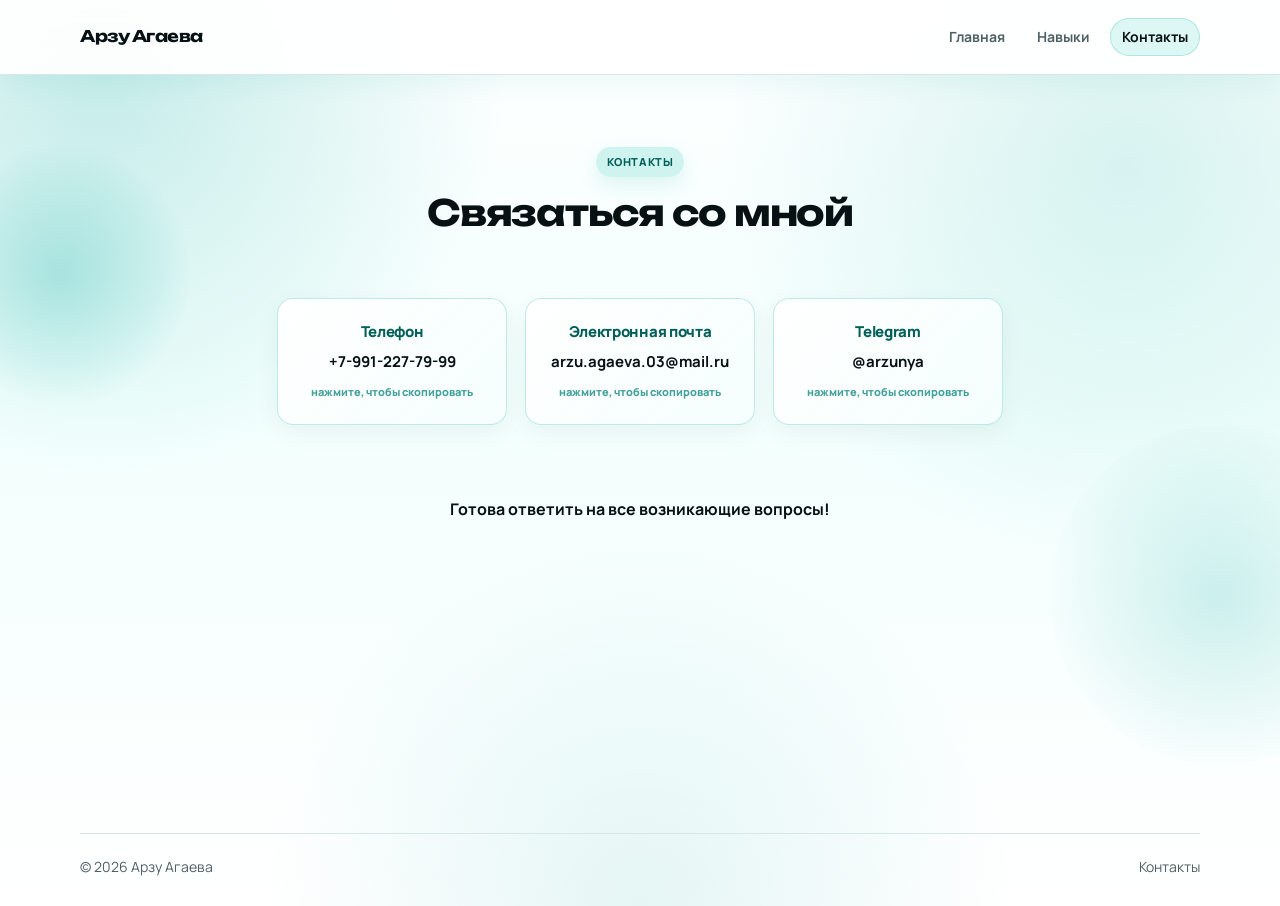
==== contact.html @ ea01d202 "Rename scripts/contact.html to contact.html" ====
<!DOCTYPE html>
<html lang="ru">
<head>
  <meta charset="UTF-8">
  <meta name="viewport" content="width=device-width, initial-scale=1.0">
  <title>Контакты | Арзу Агаева</title>
  <meta name="description" content="Контакты Арзу Агаевой: телефон, электронная почта и Telegram.">
  <link rel="stylesheet" href="css/main.css">
</head>

<body>
  <header class="site-header">
    <div class="container nav">
      <a class="brand" href="index.html">Арзу Агаева</a>

      <nav class="nav__links" aria-label="Основная навигация">
        <a class="nav__link" href="index.html">Главная</a>
        <a class="nav__link" href="skills.html">Навыки</a>
        <a class="nav__link" href="contact.html">Контакты</a>
      </nav>
    </div>
  </header>

  <main class="contact-page">
    <section class="contact-layout">
      <div class="container contact-layout__inner">
        <p class="contact-layout__label">Контакты</p>
        <h1 class="contact-layout__title">Связаться со мной</h1>

        <div class="contact-boxes">
          <article class="contact-box">
            <h2>Телефон</h2>
            <p>+7-991-227-79-99</p>
          </article>

          <article class="contact-box">
            <h2>Электронная почта</h2>
            <p>arzu.agaeva.03@mail.ru</p>
          </article>

          <article class="contact-box">
            <h2>Telegram</h2>
            <p>@arzunya</p>
          </article>
        </div>

        <p class="contact-layout__note">
          Готова ответить на все возникающие вопросы! 
        </p>
      </div>
    </section>
  </main>

  <footer class="footer">
    <div class="container footer__inner">
      <span>© <span data-current-year></span> Арзу Агаева</span>
      <span>Контакты</span>
    </div>
  </footer>

  <script src="scripts/main.js"></script>
</body>
</html>
---- css/main.css ----
@import url('https://fonts.googleapis.com/css2?family=Manrope:wght@400;500;600;700;800&family=Unbounded:wght@500;600;700&display=swap');

:root {
  --black: #071113;
  --text: #071113;
  --muted: #4F6164;

  --white: #FFFFFF;
  --page: #F6FBFA;

  --accent: #00A99D;
  --accent-dark: #007D74;
  --accent-soft: #DDF7F4;

  --border: #D7E7E5;
  --card: #FFFFFF;

  --shadow: 0 14px 32px rgba(7, 17, 19, 0.08);

  --radius-xl: 24px;
  --radius-lg: 18px;
  --radius-md: 14px;
}

* {
  box-sizing: border-box;
}

html {
  scroll-behavior: smooth;
}

body {
  margin: 0;
  font-family: "Manrope", Arial, sans-serif;
  color: var(--text);
  background:
    radial-gradient(circle at top left, rgba(0, 169, 157, 0.11), transparent 34%),
    radial-gradient(circle at bottom right, rgba(0, 169, 157, 0.08), transparent 32%),
    linear-gradient(180deg, #FFFFFF 0%, var(--page) 48%, #FFFFFF 100%);
  line-height: 1.6;
}

a {
  color: inherit;
  text-decoration: none;
}

p {
  margin: 0 0 14px;
}

h1,
h2,
h3,
h4 {
  margin: 0;
  color: var(--black);
  line-height: 1.2;
}

h1,
h2 {
  font-family: "Unbounded", "Manrope", Arial, sans-serif;
}

h1 {
  font-size: clamp(26px, 3vw, 36px);
  letter-spacing: -0.03em;
}

h2 {
  font-size: clamp(20px, 2.2vw, 28px);
  letter-spacing: -0.02em;
}

h3 {
  font-size: 18px;
  font-weight: 800;
}

h4 {
  font-size: 16px;
  font-weight: 800;
}

.container {
  width: min(1120px, calc(100% - 40px));
  margin: 0 auto;
}

/* HEADER */

.site-header {
  position: sticky;
  top: 0;
  z-index: 20;
  background: rgba(255, 255, 255, 0.94);
  backdrop-filter: blur(12px);
  border-bottom: 1px solid rgba(215, 231, 229, 0.95);
}

.nav {
  min-height: 74px;
  display: flex;
  align-items: center;
  justify-content: space-between;
  gap: 24px;
}

.brand {
  font-family: "Unbounded", "Manrope", Arial, sans-serif;
  font-size: 16px;
  font-weight: 700;
  letter-spacing: -0.03em;
  color: var(--black);
}

.nav__links {
  display: flex;
  align-items: center;
  gap: 8px;
  flex-wrap: wrap;
}

.nav__link {
  padding: 8px 12px;
  border-radius: 999px;
  color: var(--muted);
  font-size: 14px;
  font-weight: 700;
  transition: background 0.2s ease, color 0.2s ease;
}

.nav__link:hover,
.nav__link.is-active {
  background: var(--accent-soft);
  color: var(--black);
}

/* COMMON */

.eyebrow,
.section__kicker,
.contact-layout__label {
  display: inline-flex;
  width: fit-content;
  margin: 0 0 14px;
  padding: 6px 11px;
  border-radius: 999px;
  background: var(--accent-soft);
  color: var(--accent-dark);
  font-size: 11px;
  font-weight: 900;
  text-transform: uppercase;
  letter-spacing: 0.05em;
}

.section {
  padding: 44px 0;
}

.section--soft {
  background: linear-gradient(135deg, #DDF7F4 0%, #FFFFFF 100%);
  border-top: 1px solid var(--border);
  border-bottom: 1px solid var(--border);
}

.section__head {
  max-width: 820px;
  margin-bottom: 24px;
}

.section__head--center {
  text-align: center;
  margin-left: auto;
  margin-right: auto;
}

.section__title {
  margin-bottom: 8px;
}

.lead {
  max-width: 850px;
  margin-top: 18px;
  color: var(--muted);
  font-size: 16px;
}

.lead--secondary {
  margin-top: 10px;
  font-size: 15.5px;
}

.text-block {
  color: var(--muted);
  font-size: 15.5px;
}

.text-block p {
  margin-bottom: 14px;
}

.button {
  display: inline-flex;
  align-items: center;
  justify-content: center;
  min-height: 42px;
  padding: 10px 16px;
  border-radius: 12px;
  border: 1px solid var(--accent);
  background: var(--accent);
  color: var(--white);
  font-size: 14px;
  font-weight: 800;
  transition: background 0.2s ease, border-color 0.2s ease;
}

.button:hover {
  background: var(--accent-dark);
  border-color: var(--accent-dark);
}

.button--ghost {
  background: var(--white);
  color: var(--black);
  border-color: var(--border);
}

.button--ghost:hover {
  background: var(--accent-soft);
  border-color: var(--accent-soft);
}

.actions {
  display: flex;
  flex-wrap: wrap;
  gap: 12px;
  margin-top: 24px;
}

/* MAIN PAGE */

.home-intro {
  padding: 44px 0 28px;
}

.home-intro__grid {
  display: grid;
  grid-template-columns: 240px 1fr;
  gap: 28px;
  align-items: stretch;
}

.home-photo-card,
.home-summary-card {
  border: 1px solid var(--border);
  background: var(--white);
  border-radius: var(--radius-xl);
  box-shadow: var(--shadow);
}

.home-photo-card {
  padding: 16px;
  display: flex;
  align-items: stretch;
}

.home-photo-card img {
  display: block;
  width: 100%;
  height: 100%;
  min-height: 280px;
  object-fit: cover;
  border-radius: 18px;
}

.home-summary-card {
  padding: 32px;
  display: flex;
  flex-direction: column;
  justify-content: center;
}

.home-summary-meta {
  color: var(--muted);
  font-size: 14px;
  font-weight: 700;
  margin-top: 10px;
  margin-bottom: 18px;
}

.home-summary-text {
  max-width: 780px;
  color: var(--text);
  font-size: 16px;
}

/* MAIN EDUCATION */

.section--education {
  padding-top: 24px;
}

.education-grid {
  display: grid;
  grid-template-columns: 1fr 1fr 0.72fr;
  gap: 18px;
  align-items: stretch;
}

.info-card,
.card,
.contact-card,
.section-note {
  background: var(--card);
  border: 1px solid var(--border);
  border-radius: var(--radius-lg);
  padding: 22px;
  box-shadow: 0 10px 28px rgba(7, 17, 19, 0.05);
}

.info-card h3,
.card h3,
.card h2,
.contact-card h2 {
  margin-bottom: 12px;
}

.info-card p,
.card p,
.contact-card p {
  color: var(--muted);
}

.clean-list {
  margin: 0;
  padding-left: 20px;
}

.clean-list li {
  margin-bottom: 8px;
  color: var(--muted);
}

.image-card {
  border: 1px solid var(--border);
  background: var(--white);
  border-radius: var(--radius-lg);
  overflow: hidden;
  box-shadow: 0 10px 28px rgba(7, 17, 19, 0.05);
}

.image-card img {
  display: block;
  width: 100%;
  height: 100%;
  object-fit: cover;
}

.image-card--small {
  min-height: 250px;
}

.image-card--vertical {
  min-height: 270px;
}

.image-card--square {
  min-height: 270px;
}

.section-note {
  text-align: center;
}

.section-note p {
  margin: 0;
  color: var(--muted);
  font-size: 15px;
}

.section-note a {
  color: var(--accent-dark);
  font-weight: 800;
}

/* GRIDS */

.grid {
  display: grid;
  gap: 18px;
}

.grid--2 {
  grid-template-columns: repeat(2, minmax(0, 1fr));
}

.grid--3 {
  grid-template-columns: repeat(3, minmax(0, 1fr));
}

.grid--4 {
  grid-template-columns: repeat(4, minmax(0, 1fr));
}

.split {
  display: grid;
  grid-template-columns: minmax(240px, 0.65fr) minmax(0, 1fr);
  gap: 34px;
  align-items: start;
}

/* TAGS */

.tag-list {
  display: flex;
  flex-wrap: wrap;
  gap: 10px;
}

.tag {
  display: inline-flex;
  align-items: center;
  padding: 8px 12px;
  border-radius: 999px;
  background: var(--white);
  border: 1px solid var(--border);
  color: var(--black);
  font-weight: 700;
  font-size: 13px;
}

/* SKILLS PAGE */

.skills-layout {
  padding: 52px 0 72px;
}

.skills-panel {
  position: relative;
  margin-bottom: 24px;
  padding: 30px;
  background: rgba(255, 255, 255, 0.96);
  border: 1px solid var(--border);
  border-radius: var(--radius-xl);
  box-shadow: var(--shadow);
}

.skills-panel--main {
  min-height: auto;
}

.skills-panel h1 {
  margin-bottom: 18px;
  font-size: clamp(26px, 3vw, 38px);
}

.skills-panel h2 {
  margin-bottom: 18px;
  font-size: clamp(20px, 2vw, 26px);
}

.skills-intro {
  max-width: 920px;
  color: var(--muted);
  font-size: 15.5px;
  margin-bottom: 26px;
}

.experience-list {
  display: grid;
  gap: 16px;
}

.experience-item {
  padding: 20px;
  border: 1px solid var(--border);
  border-left: 4px solid var(--accent);
  border-radius: 16px;
  background: #FFFFFF;
  box-shadow: 0 8px 22px rgba(7, 17, 19, 0.04);
}

.experience-item h2 {
  font-family: "Manrope", Arial, sans-serif;
  font-size: 19px;
  font-weight: 800;
  margin-bottom: 4px;
  letter-spacing: -0.01em;
}

.experience-role {
  color: var(--text);
  font-weight: 800;
  margin-bottom: 10px;
}

.experience-item p {
  color: var(--muted);
  font-size: 15px;
}

.skills-tags {
  margin-top: 4px;
}

.soft-grid {
  display: grid;
  grid-template-columns: repeat(3, minmax(0, 1fr));
  gap: 16px;
}

.soft-card {
  padding: 20px;
  border: 1px solid var(--border);
  border-radius: 16px;
  background: #FFFFFF;
  box-shadow: 0 8px 22px rgba(7, 17, 19, 0.04);
}

.soft-card h3 {
  margin-bottom: 10px;
}

.soft-card p {
  margin: 0;
  color: var(--muted);
  font-size: 15px;
}

/* CONTACT PAGE */

.contact-page {
  position: relative;
  overflow: hidden;
}

.contact-layout {
  position: relative;
  min-height: calc(100vh - 170px);
  padding: 72px 0 80px;
}

.contact-layout::before,
.contact-layout::after {
  content: "";
  position: absolute;
  border-radius: 50%;
  pointer-events: none;
  z-index: 0;
}

.contact-layout::before {
  width: 260px;
  height: 260px;
  top: 70px;
  left: -70px;
  background: radial-gradient(circle, rgba(0, 169, 157, 0.16) 0%, rgba(0, 169, 157, 0.04) 52%, transparent 72%);
}

.contact-layout::after {
  width: 340px;
  height: 340px;
  right: -110px;
  bottom: 40px;
  background: radial-gradient(circle, rgba(0, 169, 157, 0.12) 0%, rgba(0, 169, 157, 0.03) 55%, transparent 75%);
}

.contact-layout__inner {
  position: relative;
  z-index: 1;
  text-align: center;
}

.contact-layout__title {
  margin-bottom: 64px;
}

.contact-boxes {
  display: flex;
  justify-content: center;
  gap: 18px;
  flex-wrap: wrap;
  margin-bottom: 72px;
}

.contact-box {
  width: 230px;
  min-height: 124px;
  padding: 24px 18px;
  background: rgba(255, 255, 255, 0.94);
  border: 1px solid var(--border);
  border-radius: 16px;
  box-shadow: 0 8px 24px rgba(7, 17, 19, 0.05);
  display: flex;
  flex-direction: column;
  justify-content: center;
}

.contact-box h2 {
  font-family: "Manrope", Arial, sans-serif;
  font-size: 15px;
  font-weight: 800;
  margin-bottom: 10px;
}

.contact-box p {
  margin: 0;
  color: var(--text);
  font-size: 15px;
  font-weight: 700;
  line-height: 1.45;
  word-break: break-word;
}

.contact-layout__note {
  margin: 0;
  color: var(--text);
  font-size: 16px;
  font-weight: 700;
}

/* WIDE PHOTO */

.wide-photo {
  margin-top: 24px;
  border-radius: var(--radius-lg);
  overflow: hidden;
  border: 1px solid var(--border);
  background: var(--white);
  box-shadow: 0 10px 28px rgba(7, 17, 19, 0.05);
}

.wide-photo img {
  display: block;
  width: 100%;
  height: 340px;
  object-fit: cover;
}

/* FOOTER */

.footer {
  padding: 28px 0;
  color: var(--muted);
}

.footer__inner {
  display: flex;
  justify-content: space-between;
  gap: 16px;
  border-top: 1px solid var(--border);
  padding-top: 22px;
  font-size: 14px;
}

/* RESPONSIVE */

@media (max-width: 980px) {
  .home-intro__grid,
  .split,
  .education-grid,
  .grid--4,
  .grid--3,
  .grid--2,
  .soft-grid {
    grid-template-columns: 1fr;
  }

  .home-photo-card {
    max-width: 320px;
  }
}

@media (max-width: 680px) {
  .container {
    width: min(100% - 28px, 1120px);
  }

  .nav {
    align-items: flex-start;
    flex-direction: column;
    padding: 16px 0;
  }

  .nav__links {
    width: 100%;
  }

  .nav__link {
    padding: 8px 10px;
  }

  .home-intro {
    padding: 30px 0 18px;
  }

  .section {
    padding: 34px 0;
  }

  .home-summary-card,
  .page-hero .container,
  .info-card,
  .card,
  .contact-card,
  .section-note,
  .skills-panel,
  .experience-item,
  .soft-card {
    padding: 20px;
  }

  h1 {
    font-size: clamp(24px, 7vw, 30px);
  }

  h2 {
    font-size: clamp(20px, 6vw, 24px);
  }

  h3 {
    font-size: 17px;
  }

  .lead,
  .home-summary-text,
  .text-block,
  .skills-intro {
    font-size: 15px;
  }

  .home-photo-card img {
    min-height: 240px;
  }

  .skills-layout {
    padding: 32px 0 48px;
  }

  .skills-panel h1 {
    font-size: clamp(24px, 7vw, 30px);
  }

  .contact-layout {
    min-height: auto;
    padding: 48px 0 60px;
  }

  .contact-layout__title {
    margin-bottom: 42px;
  }

  .contact-boxes {
    margin-bottom: 48px;
  }

  .contact-box {
    width: 100%;
    max-width: 320px;
  }

  .contact-layout__note {
    font-size: 15px;
  }

  .wide-photo img {
    height: auto;
  }

  .footer__inner {
    flex-direction: column;
  }
}
/* VISUAL UPGRADE */

body {
  background:
    radial-gradient(circle at 8% 8%, rgba(0, 169, 157, 0.22), transparent 28%),
    radial-gradient(circle at 88% 18%, rgba(0, 169, 157, 0.14), transparent 30%),
    radial-gradient(circle at 50% 100%, rgba(0, 169, 157, 0.10), transparent 34%),
    linear-gradient(180deg, #FFFFFF 0%, #F2FFFD 44%, #FFFFFF 100%);
}

.site-header {
  box-shadow: 0 8px 28px rgba(0, 169, 157, 0.08);
}

.nav__link.is-active {
  background: var(--accent-soft);
  color: var(--black);
  box-shadow: inset 0 0 0 1px rgba(0, 169, 157, 0.22);
}

.nav__link:hover {
  background: #CFF4EF;
}

.home-summary-card,
.skills-panel,
.contact-box,
.info-card,
.card,
.section-note {
  background:
    linear-gradient(135deg, rgba(255, 255, 255, 0.98) 0%, rgba(244, 255, 253, 0.95) 100%);
  border-color: rgba(0, 169, 157, 0.24);
}

.home-photo-card,
.image-card {
  border-color: rgba(0, 169, 157, 0.28);
}

.eyebrow,
.section__kicker,
.contact-layout__label {
  background: #CFF4EF;
  color: #005F58;
  box-shadow: 0 8px 20px rgba(0, 169, 157, 0.12);
}

.info-card h3,
.card h3,
.soft-card h3,
.experience-item h2,
.contact-box h2 {
  color: #005F58;
}

.experience-item,
.soft-card {
  border-color: rgba(0, 169, 157, 0.24);
  border-left-color: var(--accent);
  background:
    linear-gradient(135deg, #FFFFFF 0%, #F4FFFD 100%);
}

.tag {
  background: #F4FFFD;
  border-color: rgba(0, 169, 157, 0.28);
  color: #063E3A;
}

.tag:hover {
  background: #CFF4EF;
  border-color: rgba(0, 169, 157, 0.45);
}

.button {
  box-shadow: 0 10px 24px rgba(0, 169, 157, 0.22);
}

.contact-layout::before {
  background: radial-gradient(circle, rgba(0, 169, 157, 0.24) 0%, rgba(0, 169, 157, 0.08) 52%, transparent 72%);
}

.contact-layout::after {
  background: radial-gradient(circle, rgba(0, 169, 157, 0.18) 0%, rgba(0, 169, 157, 0.05) 55%, transparent 75%);
}

.contact-box {
  cursor: pointer;
  position: relative;
}

.contact-box::after {
  content: "нажмите, чтобы скопировать";
  display: block;
  margin-top: 10px;
  color: var(--accent-dark);
  font-size: 11px;
  font-weight: 800;
  opacity: 0.72;
}

.contact-box.is-copied::after {
  content: "скопировано";
  color: #005F58;
}

.reveal {
  opacity: 0;
  transform: translateY(12px);
  transition: opacity 0.55s ease, transform 0.55s ease;
}

.reveal.is-visible {
  opacity: 1;
  transform: translateY(0);
}

@media (max-width: 680px) {
  .reveal {
    transform: none;
  }
}
.experience-preview-grid {
  display: grid;
  grid-template-columns: repeat(3, minmax(0, 1fr));
  gap: 18px;
}

.section--experience-preview {
  padding-top: 28px;
}

@media (max-width: 980px) {
  .experience-preview-grid {
    grid-template-columns: 1fr;
  }
}
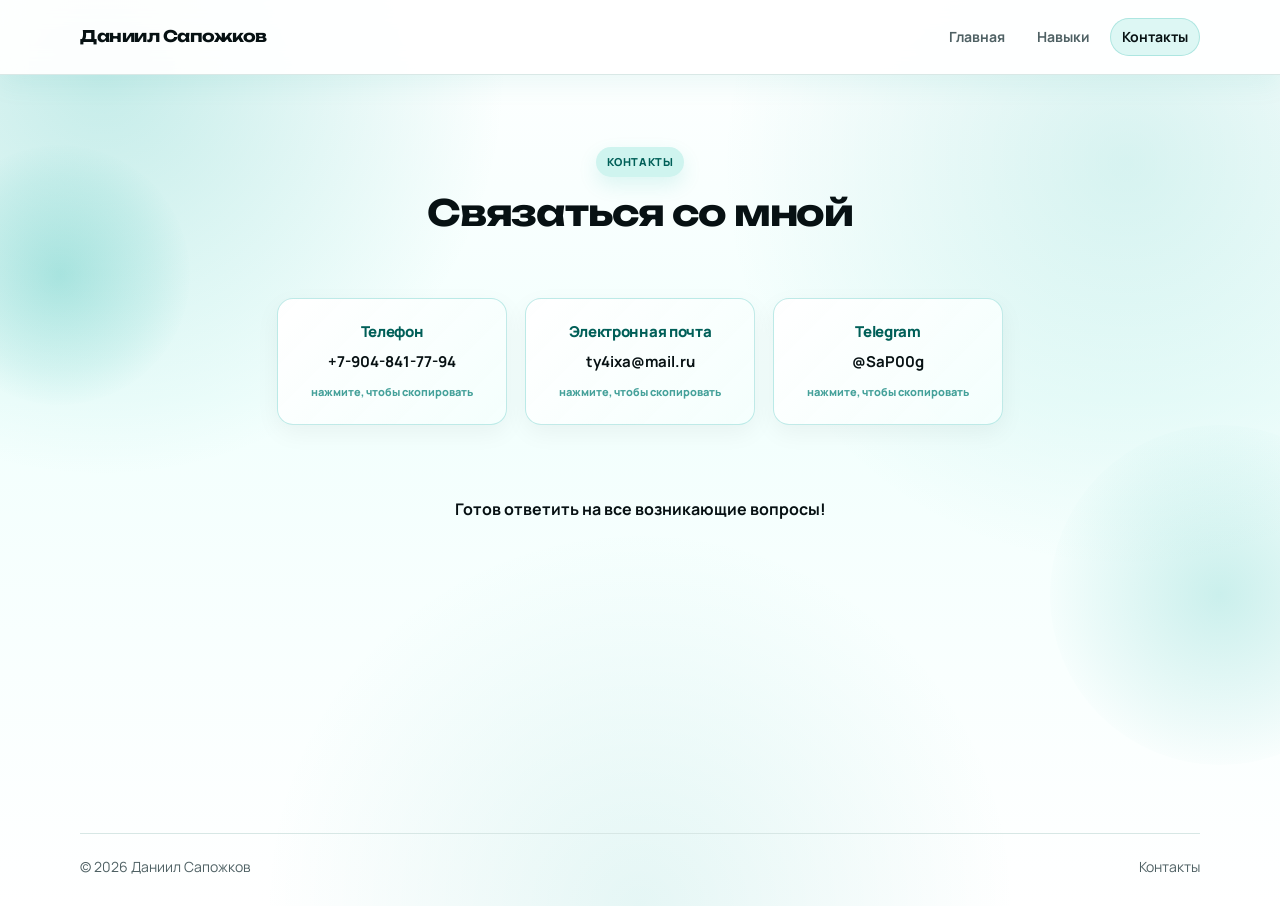
==== commit baf31d7d: "Update contact.html" ====
--- a/contact.html
+++ b/contact.html
@@ -3,15 +3,15 @@
 <head>
   <meta charset="UTF-8">
   <meta name="viewport" content="width=device-width, initial-scale=1.0">
-  <title>Контакты | Арзу Агаева</title>
-  <meta name="description" content="Контакты Арзу Агаевой: телефон, электронная почта и Telegram.">
+  <title>Контакты | Даниил Сапожков</title>
+  <meta name="description" content="Контакты Даниила Сапожкова: телефон, электронная почта и Telegram.">
   <link rel="stylesheet" href="css/main.css">
 </head>
 
 <body>
   <header class="site-header">
     <div class="container nav">
-      <a class="brand" href="index.html">Арзу Агаева</a>
+      <a class="brand" href="index.html">Даниил Сапожков</a>
 
       <nav class="nav__links" aria-label="Основная навигация">
         <a class="nav__link" href="index.html">Главная</a>
@@ -30,22 +30,22 @@
         <div class="contact-boxes">
           <article class="contact-box">
             <h2>Телефон</h2>
-            <p>+7-991-227-79-99</p>
+            <p>+7-904-841-77-94</p>
           </article>
 
           <article class="contact-box">
             <h2>Электронная почта</h2>
-            <p>arzu.agaeva.03@mail.ru</p>
+            <p>ty4ixa@mail.ru</p>
           </article>
 
           <article class="contact-box">
             <h2>Telegram</h2>
-            <p>@arzunya</p>
+            <p>@SaP00g</p>
           </article>
         </div>
 
         <p class="contact-layout__note">
-          Готова ответить на все возникающие вопросы! 
+          Готов ответить на все возникающие вопросы! 
         </p>
       </div>
     </section>
@@ -53,7 +53,7 @@
 
   <footer class="footer">
     <div class="container footer__inner">
-      <span>© <span data-current-year></span> Арзу Агаева</span>
+      <span>© <span data-current-year></span> Даниил Сапожков</span>
       <span>Контакты</span>
     </div>
   </footer>
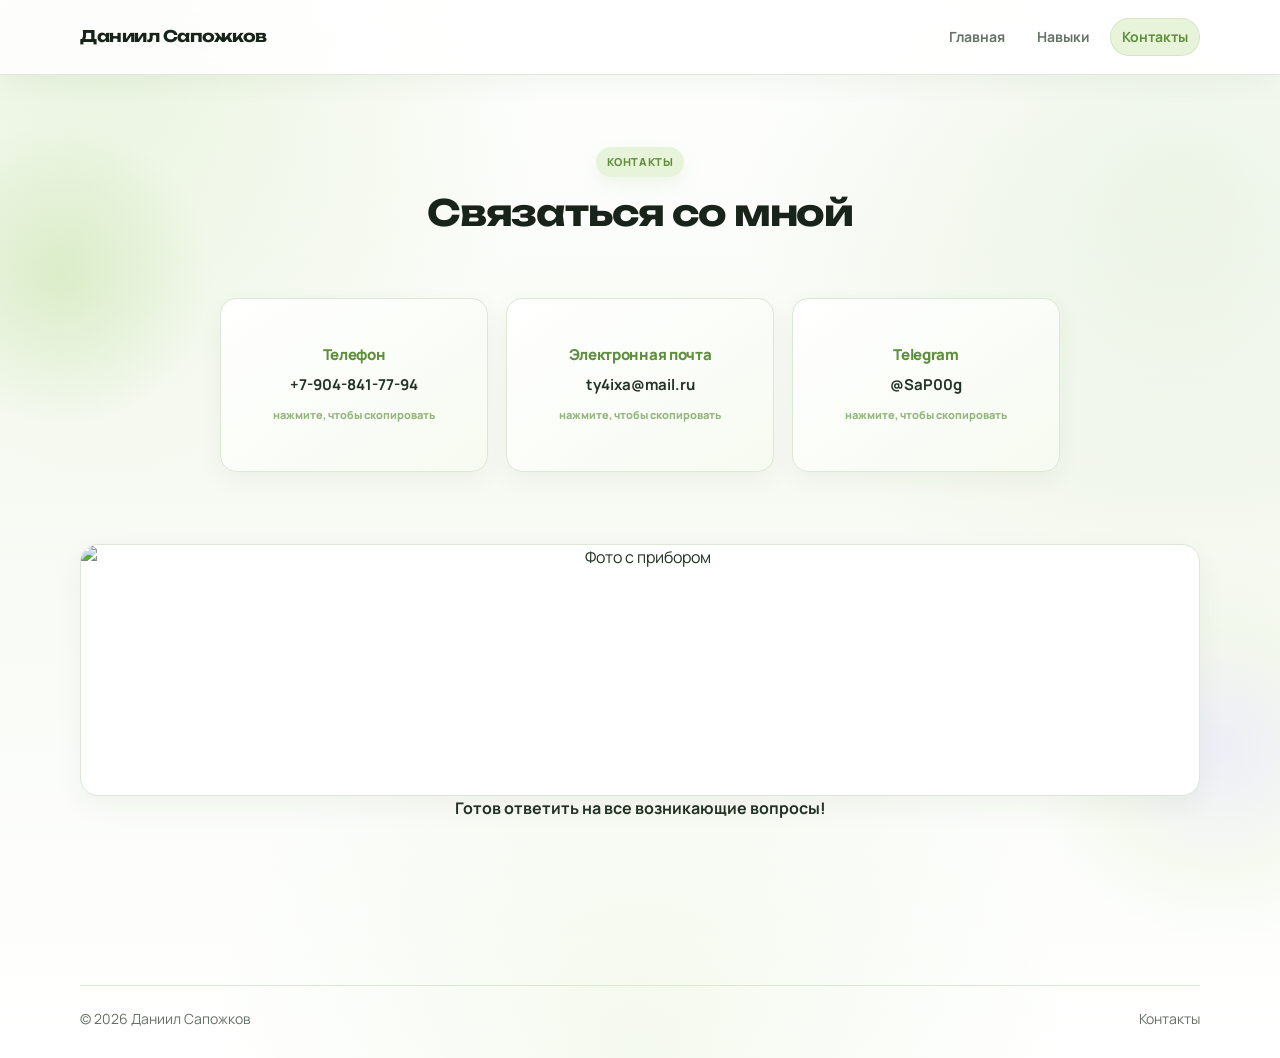
==== commit 50308424: "фото в контактах" ====
--- a/contact.html
+++ b/contact.html
@@ -43,7 +43,9 @@
             <p>@SaP00g</p>
           </article>
         </div>
-
+  <article class="image-card image-card--small">
+            <img src="images/tc06.jpg" alt="Фото с прибором">
+          </article>
         <p class="contact-layout__note">
           Готов ответить на все возникающие вопросы! 
         </p>
--- a/css/main.css
+++ b/css/main.css
@@ -1,914 +1,1519 @@
 @import url('https://fonts.googleapis.com/css2?family=Manrope:wght@400;500;600;700;800&family=Unbounded:wght@500;600;700&display=swap');
 
 :root {
-  --black: #071113;
-  --text: #071113;
-  --muted: #4F6164;
-
-  --white: #FFFFFF;
-  --page: #F6FBFA;
-
-  --accent: #00A99D;
-  --accent-dark: #007D74;
-  --accent-soft: #DDF7F4;
-
-  --border: #D7E7E5;
-  --card: #FFFFFF;
-
-  --shadow: 0 14px 32px rgba(7, 17, 19, 0.08);
-
-  --radius-xl: 24px;
-  --radius-lg: 18px;
-  --radius-md: 14px;
-}
-
-* {
-  box-sizing: border-box;
-}
+/* =========================
+PALETTE
+========================= */
+
+--black: #18231A;
+--text: #243226;
+--muted: #657267;
+
+--white: #FFFFFF;
+--page: #F7FAF3;
+
+/* Основной салатовый */
+--accent: #9ACD68;
+--accent-dark: #5F8F3E;
+--accent-soft: #E8F4D9;
+
+/* Дополнительный мягкий зелёный */
+--green-light: #F1F7E9;
+--green-pale: #F8FBF4;
+--green-medium: #78B454;
+
+/* Небольшой контрастный акцент */
+--accent-extra: #7C6FE8;
+--accent-extra-soft: #EEECFF;
+
+--border: #DCE7D5;
+--card: #FFFFFF;
+
+--shadow:
+0 14px 32px rgba(39, 63, 29, 0.08);
+
+--shadow-hover:
+0 18px 42px rgba(71, 107, 47, 0.14);
+
+--radius-xl: 24px;
+--radius-lg: 18px;
+--radius-md: 14px;
+}
+
+/* =========================
+RESET
+========================= */
+
+    {
+    box-sizing: border-box;
+    }
 
 html {
-  scroll-behavior: smooth;
+scroll-behavior: smooth;
 }
 
 body {
-  margin: 0;
-  font-family: "Manrope", Arial, sans-serif;
-  color: var(--text);
-  background:
-    radial-gradient(circle at top left, rgba(0, 169, 157, 0.11), transparent 34%),
-    radial-gradient(circle at bottom right, rgba(0, 169, 157, 0.08), transparent 32%),
-    linear-gradient(180deg, #FFFFFF 0%, var(--page) 48%, #FFFFFF 100%);
-  line-height: 1.6;
+margin: 0;
+
+font-family: "Manrope", Arial, sans-serif;
+
+color: var(--text);
+
+background:
+radial-gradient(
+circle at 8% 5%,
+rgba(154, 205, 104, 0.20),
+transparent 29%
+),
+radial-gradient(
+circle at 92% 18%,
+rgba(120, 180, 84, 0.12),
+transparent 30%
+),
+radial-gradient(
+circle at 50% 100%,
+rgba(154, 205, 104, 0.10),
+transparent 35%
+),
+linear-gradient(
+180deg,
+#FFFFFF 0%,
+#F7FAF3 46%,
+#FFFFFF 100%
+);
+
+line-height: 1.6;
 }
 
 a {
-  color: inherit;
-  text-decoration: none;
+color: inherit;
+text-decoration: none;
 }
 
 p {
-  margin: 0 0 14px;
+margin: 0 0 14px;
 }
 
 h1,
 h2,
 h3,
 h4 {
-  margin: 0;
-  color: var(--black);
-  line-height: 1.2;
+margin: 0;
+color: var(--black);
+line-height: 1.2;
 }
 
 h1,
 h2 {
-  font-family: "Unbounded", "Manrope", Arial, sans-serif;
+font-family: "Unbounded", "Manrope", Arial, sans-serif;
 }
 
 h1 {
-  font-size: clamp(26px, 3vw, 36px);
-  letter-spacing: -0.03em;
+font-size: clamp(26px, 3vw, 36px);
+letter-spacing: -0.03em;
 }
 
 h2 {
-  font-size: clamp(20px, 2.2vw, 28px);
-  letter-spacing: -0.02em;
+font-size: clamp(20px, 2.2vw, 28px);
+letter-spacing: -0.02em;
 }
 
 h3 {
-  font-size: 18px;
-  font-weight: 800;
+font-size: 18px;
+font-weight: 800;
 }
 
 h4 {
-  font-size: 16px;
-  font-weight: 800;
-}
+font-size: 16px;
+font-weight: 800;
+}
+
+/* =========================
+CONTAINER
+========================= */
 
 .container {
-  width: min(1120px, calc(100% - 40px));
-  margin: 0 auto;
-}
-
-/* HEADER */
+width: min(1120px, calc(100% - 40px));
+margin: 0 auto;
+}
+
+/* =========================
+HEADER
+========================= */
 
 .site-header {
-  position: sticky;
-  top: 0;
-  z-index: 20;
-  background: rgba(255, 255, 255, 0.94);
-  backdrop-filter: blur(12px);
-  border-bottom: 1px solid rgba(215, 231, 229, 0.95);
+position: sticky;
+top: 0;
+z-index: 20;
+
+background: rgba(255, 255, 255, 0.88);
+
+backdrop-filter: blur(14px);
+
+border-bottom: 1px solid rgba(220, 231, 213, 0.9);
+
+box-shadow:
+0 8px 28px rgba(74, 105, 52, 0.06);
 }
 
 .nav {
-  min-height: 74px;
-  display: flex;
-  align-items: center;
-  justify-content: space-between;
-  gap: 24px;
+min-height: 74px;
+
+display: flex;
+align-items: center;
+justify-content: space-between;
+
+gap: 24px;
 }
 
 .brand {
-  font-family: "Unbounded", "Manrope", Arial, sans-serif;
-  font-size: 16px;
-  font-weight: 700;
-  letter-spacing: -0.03em;
-  color: var(--black);
+font-family: "Unbounded", "Manrope", Arial, sans-serif;
+
+font-size: 16px;
+font-weight: 700;
+
+letter-spacing: -0.03em;
+
+color: var(--black);
 }
 
 .nav__links {
-  display: flex;
-  align-items: center;
-  gap: 8px;
-  flex-wrap: wrap;
+display: flex;
+align-items: center;
+
+gap: 8px;
+flex-wrap: wrap;
 }
 
 .nav__link {
-  padding: 8px 12px;
-  border-radius: 999px;
-  color: var(--muted);
-  font-size: 14px;
-  font-weight: 700;
-  transition: background 0.2s ease, color 0.2s ease;
-}
-
-.nav__link:hover,
+padding: 8px 12px;
+
+border-radius: 999px;
+
+color: var(--muted);
+
+font-size: 14px;
+font-weight: 700;
+
+transition:
+background 0.2s ease,
+color 0.2s ease,
+transform 0.2s ease;
+}
+
+.nav__link:hover {
+background: var(--accent-soft);
+color: var(--accent-dark);
+
+transform: translateY(-1px);
+}
+
 .nav__link.is-active {
-  background: var(--accent-soft);
-  color: var(--black);
-}
-
-/* COMMON */
+background: var(--accent-soft);
+
+color: var(--accent-dark);
+
+box-shadow:
+inset 0 0 0 1px rgba(95, 143, 62, 0.14);
+}
+
+/* =========================
+COMMON
+========================= */
 
 .eyebrow,
 .section__kicker,
 .contact-layout__label {
-  display: inline-flex;
-  width: fit-content;
-  margin: 0 0 14px;
-  padding: 6px 11px;
-  border-radius: 999px;
-  background: var(--accent-soft);
-  color: var(--accent-dark);
-  font-size: 11px;
-  font-weight: 900;
-  text-transform: uppercase;
-  letter-spacing: 0.05em;
+display: inline-flex;
+
+width: fit-content;
+
+margin: 0 0 14px;
+
+padding: 6px 11px;
+
+border-radius: 999px;
+
+background: var(--accent-soft);
+
+color: var(--accent-dark);
+
+font-size: 11px;
+font-weight: 900;
+
+text-transform: uppercase;
+
+letter-spacing: 0.05em;
+
+box-shadow:
+0 7px 18px rgba(120, 180, 84, 0.10);
 }
 
 .section {
-  padding: 44px 0;
+padding: 44px 0;
 }
 
 .section--soft {
-  background: linear-gradient(135deg, #DDF7F4 0%, #FFFFFF 100%);
-  border-top: 1px solid var(--border);
-  border-bottom: 1px solid var(--border);
+background:
+linear-gradient(
+135deg,
+#EAF5DC 0%,
+#F8FBF4 48%,
+#FFFFFF 100%
+);
+
+border-top: 1px solid var(--border);
+border-bottom: 1px solid var(--border);
 }
 
 .section__head {
-  max-width: 820px;
-  margin-bottom: 24px;
+max-width: 820px;
+margin-bottom: 24px;
 }
 
 .section__head--center {
-  text-align: center;
-  margin-left: auto;
-  margin-right: auto;
+text-align: center;
+
+margin-left: auto;
+margin-right: auto;
 }
 
 .section__title {
-  margin-bottom: 8px;
+margin-bottom: 8px;
 }
 
 .lead {
-  max-width: 850px;
-  margin-top: 18px;
-  color: var(--muted);
-  font-size: 16px;
+max-width: 850px;
+
+margin-top: 18px;
+
+color: var(--muted);
+
+font-size: 16px;
 }
 
 .lead--secondary {
-  margin-top: 10px;
-  font-size: 15.5px;
+margin-top: 10px;
+font-size: 15.5px;
 }
 
 .text-block {
-  color: var(--muted);
-  font-size: 15.5px;
+color: var(--muted);
+font-size: 15.5px;
 }
 
 .text-block p {
-  margin-bottom: 14px;
-}
+margin-bottom: 14px;
+}
+
+/* =========================
+BUTTONS
+========================= */
 
 .button {
-  display: inline-flex;
-  align-items: center;
-  justify-content: center;
-  min-height: 42px;
-  padding: 10px 16px;
-  border-radius: 12px;
-  border: 1px solid var(--accent);
-  background: var(--accent);
-  color: var(--white);
-  font-size: 14px;
-  font-weight: 800;
-  transition: background 0.2s ease, border-color 0.2s ease;
+display: inline-flex;
+
+align-items: center;
+justify-content: center;
+
+min-height: 44px;
+
+padding: 10px 17px;
+
+border-radius: 13px;
+
+border: 1px solid var(--accent);
+
+background:
+linear-gradient(
+135deg,
+#A9DC79,
+#8FC75F
+);
+
+color: #18300F;
+
+font-size: 14px;
+font-weight: 800;
+
+box-shadow:
+0 10px 24px rgba(120, 180, 84, 0.22);
+
+transition:
+background 0.2s ease,
+border-color 0.2s ease,
+transform 0.2s ease,
+box-shadow 0.2s ease;
 }
 
 .button:hover {
-  background: var(--accent-dark);
-  border-color: var(--accent-dark);
+background:
+linear-gradient(
+135deg,
+#9FD56D,
+#7FBA50
+);
+
+border-color: var(--green-medium);
+
+transform: translateY(-2px);
+
+box-shadow:
+0 14px 30px rgba(95, 143, 62, 0.24);
 }
 
 .button--ghost {
-  background: var(--white);
-  color: var(--black);
-  border-color: var(--border);
+background: #FFFFFF;
+
+color: var(--black);
+
+border-color: var(--border);
+
+box-shadow: none;
 }
 
 .button--ghost:hover {
-  background: var(--accent-soft);
-  border-color: var(--accent-soft);
+background: var(--green-light);
+
+border-color: #C9DDBD;
+
+color: var(--accent-dark);
+
+box-shadow:
+0 8px 20px rgba(71, 107, 47, 0.08);
 }
 
 .actions {
-  display: flex;
-  flex-wrap: wrap;
-  gap: 12px;
-  margin-top: 24px;
-}
-
-/* MAIN PAGE */
+display: flex;
+
+flex-wrap: wrap;
+
+gap: 12px;
+
+margin-top: 24px;
+}
+
+/* =========================
+MAIN PAGE
+========================= */
 
 .home-intro {
-  padding: 44px 0 28px;
+padding: 44px 0 28px;
 }
 
 .home-intro__grid {
-  display: grid;
-  grid-template-columns: 240px 1fr;
-  gap: 28px;
-  align-items: stretch;
+display: grid;
+
+grid-template-columns: 240px 1fr;
+
+gap: 28px;
+
+align-items: stretch;
 }
 
 .home-photo-card,
 .home-summary-card {
-  border: 1px solid var(--border);
-  background: var(--white);
-  border-radius: var(--radius-xl);
-  box-shadow: var(--shadow);
+border: 1px solid var(--border);
+
+background: var(--white);
+
+border-radius: var(--radius-xl);
+
+box-shadow: var(--shadow);
+
+transition:
+box-shadow 0.25s ease,
+transform 0.25s ease;
+}
+
+.home-summary-card:hover {
+box-shadow: var(--shadow-hover);
 }
 
 .home-photo-card {
-  padding: 16px;
-  display: flex;
-  align-items: stretch;
+padding: 16px;
+
+display: flex;
+align-items: stretch;
+
+background:
+linear-gradient(
+145deg,
+#FFFFFF,
+#F1F7E9
+);
 }
 
 .home-photo-card img {
-  display: block;
-  width: 100%;
-  height: 100%;
-  min-height: 280px;
-  object-fit: cover;
-  border-radius: 18px;
+display: block;
+
+width: 100%;
+height: 100%;
+
+min-height: 280px;
+
+object-fit: cover;
+
+border-radius: 18px;
 }
 
 .home-summary-card {
-  padding: 32px;
-  display: flex;
-  flex-direction: column;
-  justify-content: center;
+padding: 32px;
+
+display: flex;
+
+flex-direction: column;
+
+justify-content: center;
+
+background:
+linear-gradient(
+145deg,
+rgba(255,255,255,0.98),
+rgba(246,251,241,0.96)
+);
 }
 
 .home-summary-meta {
-  color: var(--muted);
-  font-size: 14px;
-  font-weight: 700;
-  margin-top: 10px;
-  margin-bottom: 18px;
+color: var(--muted);
+
+font-size: 14px;
+font-weight: 700;
+
+margin-top: 10px;
+margin-bottom: 18px;
 }
 
 .home-summary-text {
-  max-width: 780px;
-  color: var(--text);
-  font-size: 16px;
-}
-
-/* MAIN EDUCATION */
+max-width: 780px;
+
+color: var(--text);
+
+font-size: 16px;
+}
+
+/* =========================
+EDUCATION
+========================= */
 
 .section--education {
-  padding-top: 24px;
+padding-top: 24px;
 }
 
 .education-grid {
-  display: grid;
-  grid-template-columns: 1fr 1fr 0.72fr;
-  gap: 18px;
-  align-items: stretch;
+display: grid;
+
+grid-template-columns:
+1fr
+1fr
+0.72fr;
+
+gap: 18px;
+
+align-items: stretch;
 }
 
 .info-card,
 .card,
 .contact-card,
 .section-note {
-  background: var(--card);
-  border: 1px solid var(--border);
-  border-radius: var(--radius-lg);
-  padding: 22px;
-  box-shadow: 0 10px 28px rgba(7, 17, 19, 0.05);
+background: var(--card);
+
+border: 1px solid var(--border);
+
+border-radius: var(--radius-lg);
+
+padding: 22px;
+
+box-shadow:
+0 10px 28px rgba(39, 63, 29, 0.05);
+
+transition:
+transform 0.25s ease,
+box-shadow 0.25s ease,
+border-color 0.25s ease;
+}
+
+.info-card:hover,
+.card:hover,
+.contact-card:hover,
+.soft-card:hover {
+transform: translateY(-3px);
+
+border-color: #CBDDBF;
+
+box-shadow:
+0 16px 34px rgba(71, 107, 47, 0.10);
 }
 
 .info-card h3,
 .card h3,
 .card h2,
 .contact-card h2 {
-  margin-bottom: 12px;
+margin-bottom: 12px;
+}
+
+.info-card h3,
+.card h3,
+.soft-card h3 {
+color: var(--accent-dark);
 }
 
 .info-card p,
 .card p,
 .contact-card p {
-  color: var(--muted);
+color: var(--muted);
 }
 
 .clean-list {
-  margin: 0;
-  padding-left: 20px;
+margin: 0;
+padding-left: 20px;
 }
 
 .clean-list li {
-  margin-bottom: 8px;
-  color: var(--muted);
+margin-bottom: 8px;
+
+color: var(--muted);
+}
+
+.clean-list li::marker {
+color: var(--green-medium);
 }
 
 .image-card {
-  border: 1px solid var(--border);
-  background: var(--white);
-  border-radius: var(--radius-lg);
-  overflow: hidden;
-  box-shadow: 0 10px 28px rgba(7, 17, 19, 0.05);
+border: 1px solid var(--border);
+
+background: var(--white);
+
+border-radius: var(--radius-lg);
+
+overflow: hidden;
+
+box-shadow:
+0 10px 28px rgba(39, 63, 29, 0.05);
 }
 
 .image-card img {
-  display: block;
-  width: 100%;
-  height: 100%;
-  object-fit: cover;
+display: block;
+
+width: 100%;
+height: 100%;
+
+object-fit: cover;
 }
 
 .image-card--small {
-  min-height: 250px;
+min-height: 250px;
 }
 
 .image-card--vertical {
-  min-height: 270px;
+min-height: 270px;
 }
 
 .image-card--square {
-  min-height: 270px;
+min-height: 270px;
 }
 
 .section-note {
-  text-align: center;
+text-align: center;
+
+background:
+linear-gradient(
+135deg,
+#F4F9EE,
+#FFFFFF
+);
 }
 
 .section-note p {
-  margin: 0;
-  color: var(--muted);
-  font-size: 15px;
+margin: 0;
+
+color: var(--muted);
+
+font-size: 15px;
 }
 
 .section-note a {
-  color: var(--accent-dark);
-  font-weight: 800;
-}
-
-/* GRIDS */
+color: var(--accent-dark);
+font-weight: 800;
+}
+
+/* =========================
+GRIDS
+========================= */
 
 .grid {
-  display: grid;
-  gap: 18px;
+display: grid;
+gap: 18px;
 }
 
 .grid--2 {
-  grid-template-columns: repeat(2, minmax(0, 1fr));
+grid-template-columns:
+repeat(2, minmax(0, 1fr));
 }
 
 .grid--3 {
-  grid-template-columns: repeat(3, minmax(0, 1fr));
+grid-template-columns:
+repeat(3, minmax(0, 1fr));
 }
 
 .grid--4 {
-  grid-template-columns: repeat(4, minmax(0, 1fr));
+grid-template-columns:
+repeat(4, minmax(0, 1fr));
 }
 
 .split {
-  display: grid;
-  grid-template-columns: minmax(240px, 0.65fr) minmax(0, 1fr);
-  gap: 34px;
-  align-items: start;
-}
-
-/* TAGS */
+display: grid;
+
+grid-template-columns:
+minmax(240px, 0.65fr)
+minmax(0, 1fr);
+
+gap: 34px;
+
+align-items: start;
+}
+
+/* =========================
+TAGS
+========================= */
 
 .tag-list {
-  display: flex;
-  flex-wrap: wrap;
-  gap: 10px;
+display: flex;
+
+flex-wrap: wrap;
+
+gap: 10px;
 }
 
 .tag {
-  display: inline-flex;
-  align-items: center;
-  padding: 8px 12px;
-  border-radius: 999px;
-  background: var(--white);
-  border: 1px solid var(--border);
-  color: var(--black);
-  font-weight: 700;
-  font-size: 13px;
-}
-
-/* SKILLS PAGE */
+display: inline-flex;
+
+align-items: center;
+
+padding: 8px 12px;
+
+border-radius: 999px;
+
+background: #F5FAF0;
+
+border: 1px solid #D7E5CE;
+
+color: #33452E;
+
+font-weight: 700;
+
+font-size: 13px;
+
+transition:
+background 0.2s ease,
+border-color 0.2s ease,
+transform 0.2s ease;
+}
+
+.tag:hover {
+background: var(--accent-soft);
+
+border-color: #BDD5AA;
+
+transform: translateY(-1px);
+}
+
+/* =========================
+SKILLS PAGE
+========================= */
 
 .skills-layout {
-  padding: 52px 0 72px;
+padding: 52px 0 72px;
 }
 
 .skills-panel {
-  position: relative;
-  margin-bottom: 24px;
-  padding: 30px;
-  background: rgba(255, 255, 255, 0.96);
-  border: 1px solid var(--border);
-  border-radius: var(--radius-xl);
-  box-shadow: var(--shadow);
+position: relative;
+
+margin-bottom: 24px;
+
+padding: 30px;
+
+background:
+linear-gradient(
+145deg,
+rgba(255,255,255,0.98),
+rgba(246,251,241,0.96)
+);
+
+border: 1px solid var(--border);
+
+border-radius: var(--radius-xl);
+
+box-shadow: var(--shadow);
 }
 
 .skills-panel--main {
-  min-height: auto;
+min-height: auto;
 }
 
 .skills-panel h1 {
-  margin-bottom: 18px;
-  font-size: clamp(26px, 3vw, 38px);
+margin-bottom: 18px;
+
+font-size:
+clamp(26px, 3vw, 38px);
 }
 
 .skills-panel h2 {
-  margin-bottom: 18px;
-  font-size: clamp(20px, 2vw, 26px);
+margin-bottom: 18px;
+
+font-size:
+clamp(20px, 2vw, 26px);
 }
 
 .skills-intro {
-  max-width: 920px;
-  color: var(--muted);
-  font-size: 15.5px;
-  margin-bottom: 26px;
+max-width: 920px;
+
+color: var(--muted);
+
+font-size: 15.5px;
+
+margin-bottom: 26px;
 }
 
 .experience-list {
-  display: grid;
-  gap: 16px;
+display: grid;
+gap: 16px;
 }
 
 .experience-item {
-  padding: 20px;
-  border: 1px solid var(--border);
-  border-left: 4px solid var(--accent);
-  border-radius: 16px;
-  background: #FFFFFF;
-  box-shadow: 0 8px 22px rgba(7, 17, 19, 0.04);
+padding: 20px;
+
+border: 1px solid var(--border);
+
+border-left: 4px solid var(--accent);
+
+border-radius: 16px;
+
+background:
+linear-gradient(
+135deg,
+#FFFFFF 0%,
+#F3F9EC 100%
+);
+
+box-shadow:
+0 8px 22px rgba(39, 63, 29, 0.04);
+
+transition:
+transform 0.25s ease,
+box-shadow 0.25s ease;
+}
+
+.experience-item:hover {
+transform: translateX(3px);
+
+box-shadow:
+0 14px 30px rgba(71, 107, 47, 0.10);
 }
 
 .experience-item h2 {
-  font-family: "Manrope", Arial, sans-serif;
-  font-size: 19px;
-  font-weight: 800;
-  margin-bottom: 4px;
-  letter-spacing: -0.01em;
+font-family: "Manrope", Arial, sans-serif;
+
+font-size: 19px;
+
+font-weight: 800;
+
+margin-bottom: 4px;
+
+letter-spacing: -0.01em;
+
+color: var(--accent-dark);
 }
 
 .experience-role {
-  color: var(--text);
-  font-weight: 800;
-  margin-bottom: 10px;
+color: var(--text);
+
+font-weight: 800;
+
+margin-bottom: 10px;
 }
 
 .experience-item p {
-  color: var(--muted);
-  font-size: 15px;
+color: var(--muted);
+
+font-size: 15px;
 }
 
 .skills-tags {
-  margin-top: 4px;
+margin-top: 4px;
 }
 
 .soft-grid {
-  display: grid;
-  grid-template-columns: repeat(3, minmax(0, 1fr));
-  gap: 16px;
+display: grid;
+
+grid-template-columns:
+repeat(3, minmax(0, 1fr));
+
+gap: 16px;
 }
 
 .soft-card {
-  padding: 20px;
-  border: 1px solid var(--border);
-  border-radius: 16px;
-  background: #FFFFFF;
-  box-shadow: 0 8px 22px rgba(7, 17, 19, 0.04);
+padding: 20px;
+
+border: 1px solid var(--border);
+
+border-radius: 16px;
+
+background:
+linear-gradient(
+135deg,
+#FFFFFF 0%,
+#F4F9EF 100%
+);
+
+box-shadow:
+0 8px 22px rgba(39, 63, 29, 0.04);
+
+transition:
+transform 0.25s ease,
+box-shadow 0.25s ease;
 }
 
 .soft-card h3 {
-  margin-bottom: 10px;
+margin-bottom: 10px;
 }
 
 .soft-card p {
-  margin: 0;
-  color: var(--muted);
-  font-size: 15px;
-}
-
-/* CONTACT PAGE */
+margin: 0;
+
+color: var(--muted);
+
+font-size: 15px;
+}
+
+/* =========================
+CONTACT PAGE
+========================= */
 
 .contact-page {
-  position: relative;
-  overflow: hidden;
+position: relative;
+overflow: hidden;
 }
 
 .contact-layout {
-  position: relative;
-  min-height: calc(100vh - 170px);
-  padding: 72px 0 80px;
+position: relative;
+
+min-height:
+calc(100vh - 170px);
+
+padding: 72px 0 80px;
 }
 
 .contact-layout::before,
 .contact-layout::after {
-  content: "";
-  position: absolute;
-  border-radius: 50%;
-  pointer-events: none;
-  z-index: 0;
+content: "";
+
+position: absolute;
+
+border-radius: 50%;
+
+pointer-events: none;
+
+z-index: 0;
 }
 
 .contact-layout::before {
-  width: 260px;
-  height: 260px;
-  top: 70px;
-  left: -70px;
-  background: radial-gradient(circle, rgba(0, 169, 157, 0.16) 0%, rgba(0, 169, 157, 0.04) 52%, transparent 72%);
+width: 300px;
+height: 300px;
+
+top: 50px;
+left: -90px;
+
+background:
+radial-gradient(
+circle,
+rgba(154, 205, 104, 0.26) 0%,
+rgba(154, 205, 104, 0.08) 52%,
+transparent 72%
+);
 }
 
 .contact-layout::after {
-  width: 340px;
-  height: 340px;
-  right: -110px;
-  bottom: 40px;
-  background: radial-gradient(circle, rgba(0, 169, 157, 0.12) 0%, rgba(0, 169, 157, 0.03) 55%, transparent 75%);
+width: 380px;
+height: 380px;
+
+right: -130px;
+bottom: 20px;
+
+background:
+radial-gradient(
+circle,
+rgba(124, 111, 232, 0.10) 0%,
+rgba(154, 205, 104, 0.07) 45%,
+transparent 74%
+);
 }
 
 .contact-layout__inner {
-  position: relative;
-  z-index: 1;
-  text-align: center;
+position: relative;
+
+z-index: 1;
+
+text-align: center;
 }
 
 .contact-layout__title {
-  margin-bottom: 64px;
+margin-bottom: 64px;
 }
 
 .contact-boxes {
-  display: flex;
-  justify-content: center;
-  gap: 18px;
-  flex-wrap: wrap;
-  margin-bottom: 72px;
+display: flex;
+
+justify-content: center;
+
+gap: 18px;
+
+flex-wrap: wrap;
+
+margin-bottom: 72px;
 }
 
 .contact-box {
-  width: 230px;
-  min-height: 124px;
-  padding: 24px 18px;
-  background: rgba(255, 255, 255, 0.94);
-  border: 1px solid var(--border);
-  border-radius: 16px;
-  box-shadow: 0 8px 24px rgba(7, 17, 19, 0.05);
-  display: flex;
-  flex-direction: column;
-  justify-content: center;
+width: 230px;
+
+min-height: 124px;
+
+padding: 24px 18px;
+
+background:
+linear-gradient(
+145deg,
+rgba(255,255,255,0.98),
+rgba(246,251,241,0.96)
+);
+
+border: 1px solid var(--border);
+
+border-radius: 16px;
+
+box-shadow:
+0 8px 24px rgba(39, 63, 29, 0.05);
+
+display: flex;
+
+flex-direction: column;
+
+justify-content: center;
+
+cursor: pointer;
+
+position: relative;
+
+transition:
+transform 0.25s ease,
+box-shadow 0.25s ease,
+border-color 0.25s ease;
+}
+
+.contact-box:hover {
+transform: translateY(-4px);
+
+border-color: #C9DDBD;
+
+box-shadow:
+0 16px 32px rgba(71, 107, 47, 0.12);
 }
 
 .contact-box h2 {
-  font-family: "Manrope", Arial, sans-serif;
-  font-size: 15px;
-  font-weight: 800;
-  margin-bottom: 10px;
+font-family: "Manrope", Arial, sans-serif;
+
+font-size: 15px;
+
+font-weight: 800;
+
+margin-bottom: 10px;
+
+color: var(--accent-dark);
 }
 
 .contact-box p {
-  margin: 0;
-  color: var(--text);
-  font-size: 15px;
-  font-weight: 700;
-  line-height: 1.45;
-  word-break: break-word;
+margin: 0;
+
+color: var(--text);
+
+font-size: 15px;
+
+font-weight: 700;
+
+line-height: 1.45;
+
+word-break: break-word;
+}
+
+.contact-box::after {
+content: "нажмите, чтобы скопировать";
+
+display: block;
+
+margin-top: 10px;
+
+color: var(--accent-dark);
+
+font-size: 11px;
+
+font-weight: 800;
+
+opacity: 0.65;
+}
+
+.contact-box.is-copied::after {
+content: "скопировано";
+
+color: var(--green-medium);
+
+opacity: 1;
 }
 
 .contact-layout__note {
-  margin: 0;
-  color: var(--text);
-  font-size: 16px;
-  font-weight: 700;
-}
-
-/* WIDE PHOTO */
+margin: 0;
+
+color: var(--text);
+
+font-size: 16px;
+
+font-weight: 700;
+}
+
+/* =========================
+WIDE PHOTO
+========================= */
 
 .wide-photo {
-  margin-top: 24px;
-  border-radius: var(--radius-lg);
-  overflow: hidden;
-  border: 1px solid var(--border);
-  background: var(--white);
-  box-shadow: 0 10px 28px rgba(7, 17, 19, 0.05);
+margin-top: 24px;
+
+border-radius: var(--radius-lg);
+
+overflow: hidden;
+
+border: 1px solid var(--border);
+
+background: var(--white);
+
+box-shadow:
+0 10px 28px rgba(39, 63, 29, 0.05);
 }
 
 .wide-photo img {
-  display: block;
-  width: 100%;
-  height: 340px;
-  object-fit: cover;
-}
-
-/* FOOTER */
+display: block;
+
+width: 100%;
+
+height: 340px;
+
+object-fit: cover;
+}
+
+/* =========================
+FOOTER
+========================= */
 
 .footer {
-  padding: 28px 0;
-  color: var(--muted);
+padding: 28px 0;
+
+color: var(--muted);
 }
 
 .footer__inner {
-  display: flex;
-  justify-content: space-between;
-  gap: 16px;
-  border-top: 1px solid var(--border);
-  padding-top: 22px;
-  font-size: 14px;
-}
-
-/* RESPONSIVE */
+display: flex;
+
+justify-content: space-between;
+
+gap: 16px;
+
+border-top: 1px solid var(--border);
+
+padding-top: 22px;
+
+font-size: 14px;
+}
+
+/* =========================
+EXPERIENCE PREVIEW
+========================= */
+
+.experience-preview-grid {
+display: grid;
+
+grid-template-columns:
+repeat(3, minmax(0, 1fr));
+
+gap: 18px;
+}
+
+.section--experience-preview {
+padding-top: 28px;
+}
+
+/* =========================
+REVEAL ANIMATION
+========================= */
+
+.reveal {
+opacity: 0;
+
+transform: translateY(12px);
+
+transition:
+opacity 0.55s ease,
+transform 0.55s ease;
+}
+
+.reveal.is-visible {
+opacity: 1;
+
+transform: translateY(0);
+}
+
+/* =========================
+GEODESY SKILLS SLIDER
+========================= */
+
+.skills-slider {
+position: relative;
+
+height: 460px;
+
+display: flex;
+
+align-items: center;
+
+justify-content: center;
+
+overflow: hidden;
+
+margin-top: 40px;
+}
+
+.skill-slide {
+position: absolute;
+
+width: 300px;
+height: 380px;
+
+border-radius: 24px;
+
+overflow: hidden;
+
+background: #FFFFFF;
+
+border: 1px solid rgba(154, 205, 104, 0.28);
+
+box-shadow:
+0 15px 40px rgba(39, 63, 29, 0.15);
+
+transition:
+transform 0.7s ease,
+opacity 0.7s ease,
+filter 0.7s ease,
+box-shadow 0.7s ease;
+
+opacity: 0.45;
+
+filter: brightness(0.78) saturate(0.85);
+}
+
+.skill-slide img {
+width: 100%;
+height: 100%;
+
+object-fit: cover;
+}
+
+.skill-slide__content {
+position: absolute;
+
+left: 0;
+right: 0;
+bottom: 0;
+
+padding: 24px;
+
+color: #FFFFFF;
+
+background:
+linear-gradient(
+transparent 0%,
+rgba(20, 31, 19, 0.90) 100%
+);
+}
+
+.skill-slide__content h3 {
+margin: 0 0 8px;
+
+color: #FFFFFF;
+
+font-size: 22px;
+}
+
+.skill-slide__content p {
+margin: 0;
+
+color: rgba(255,255,255,0.88);
+
+font-size: 14px;
+
+line-height: 1.5;
+}
+
+/* CENTER */
+
+.skill-slide.is-center {
+transform:
+translateX(0)
+scale(1.12);
+
+z-index: 3;
+
+opacity: 1;
+
+filter:
+brightness(1)
+saturate(1.05);
+
+box-shadow:
+0 22px 52px rgba(71, 107, 47, 0.24);
+}
+
+/* LEFT */
+
+.skill-slide.is-left {
+transform:
+translateX(-330px)
+scale(0.88);
+
+z-index: 2;
+}
+
+/* RIGHT */
+
+.skill-slide.is-right {
+transform:
+translateX(330px)
+scale(0.88);
+
+z-index: 2;
+}
+
+/* HIDDEN */
+
+.skill-slide.is-hidden {
+transform:
+translateX(0)
+scale(0.7);
+
+opacity: 0;
+
+z-index: 1;
+}
+
+/* =========================
+SLIDER DOTS
+========================= */
+
+.skills-slider__dots {
+display: flex;
+
+justify-content: center;
+
+gap: 8px;
+
+margin-top: 20px;
+}
+
+.skills-slider__dot {
+width: 8px;
+height: 8px;
+
+padding: 0;
+
+border: none;
+
+border-radius: 50%;
+
+background: #D2DCCB;
+
+transition:
+width 0.3s ease,
+background 0.3s ease;
+}
+
+.skills-slider__dot.is-active {
+width: 24px;
+
+border-radius: 10px;
+
+background: var(--accent-dark);
+}
+
+/* =========================
+RESPONSIVE
+========================= */
 
 @media (max-width: 980px) {
-  .home-intro__grid,
-  .split,
-  .education-grid,
-  .grid--4,
-  .grid--3,
-  .grid--2,
-  .soft-grid {
-    grid-template-columns: 1fr;
-  }
-
-  .home-photo-card {
-    max-width: 320px;
-  }
+.home-intro__grid,
+.split,
+.education-grid,
+.grid--4,
+.grid--3,
+.grid--2,
+.soft-grid,
+.experience-preview-grid {
+grid-template-columns: 1fr;
+}
+
+.home-photo-card {
+max-width: 320px;
+}
+}
+
+@media (max-width: 800px) {
+.skills-slider {
+height: 400px;
+}
+
+.skill-slide {
+width: 250px;
+height: 330px;
+}
+
+.skill-slide.is-left {
+transform:
+translateX(-180px)
+scale(0.8);
+}
+
+.skill-slide.is-right {
+transform:
+translateX(180px)
+scale(0.8);
+}
+
+.skill-slide.is-center {
+transform:
+translateX(0)
+scale(1);
+}
 }
 
 @media (max-width: 680px) {
-  .container {
-    width: min(100% - 28px, 1120px);
-  }
-
-  .nav {
-    align-items: flex-start;
-    flex-direction: column;
-    padding: 16px 0;
-  }
-
-  .nav__links {
-    width: 100%;
-  }
-
-  .nav__link {
-    padding: 8px 10px;
-  }
-
-  .home-intro {
-    padding: 30px 0 18px;
-  }
-
-  .section {
-    padding: 34px 0;
-  }
-
-  .home-summary-card,
-  .page-hero .container,
-  .info-card,
-  .card,
-  .contact-card,
-  .section-note,
-  .skills-panel,
-  .experience-item,
-  .soft-card {
-    padding: 20px;
-  }
-
-  h1 {
-    font-size: clamp(24px, 7vw, 30px);
-  }
-
-  h2 {
-    font-size: clamp(20px, 6vw, 24px);
-  }
-
-  h3 {
-    font-size: 17px;
-  }
-
-  .lead,
-  .home-summary-text,
-  .text-block,
-  .skills-intro {
-    font-size: 15px;
-  }
-
-  .home-photo-card img {
-    min-height: 240px;
-  }
-
-  .skills-layout {
-    padding: 32px 0 48px;
-  }
-
-  .skills-panel h1 {
-    font-size: clamp(24px, 7vw, 30px);
-  }
-
-  .contact-layout {
-    min-height: auto;
-    padding: 48px 0 60px;
-  }
-
-  .contact-layout__title {
-    margin-bottom: 42px;
-  }
-
-  .contact-boxes {
-    margin-bottom: 48px;
-  }
-
-  .contact-box {
-    width: 100%;
-    max-width: 320px;
-  }
-
-  .contact-layout__note {
-    font-size: 15px;
-  }
-
-  .wide-photo img {
-    height: auto;
-  }
-
-  .footer__inner {
-    flex-direction: column;
-  }
-}
-/* VISUAL UPGRADE */
-
-body {
-  background:
-    radial-gradient(circle at 8% 8%, rgba(0, 169, 157, 0.22), transparent 28%),
-    radial-gradient(circle at 88% 18%, rgba(0, 169, 157, 0.14), transparent 30%),
-    radial-gradient(circle at 50% 100%, rgba(0, 169, 157, 0.10), transparent 34%),
-    linear-gradient(180deg, #FFFFFF 0%, #F2FFFD 44%, #FFFFFF 100%);
-}
-
-.site-header {
-  box-shadow: 0 8px 28px rgba(0, 169, 157, 0.08);
-}
-
-.nav__link.is-active {
-  background: var(--accent-soft);
-  color: var(--black);
-  box-shadow: inset 0 0 0 1px rgba(0, 169, 157, 0.22);
-}
-
-.nav__link:hover {
-  background: #CFF4EF;
+.container {
+width:
+min(
+100% - 28px,
+1120px
+);
+}
+
+.nav {
+align-items: flex-start;
+
+flex-direction: column;
+
+padding: 16px 0;
+
+}
+
+.nav__links {
+width: 100%;
+}
+
+.nav__link {
+padding: 8px 10px;
+}
+
+.home-intro {
+padding: 30px 0 18px;
+}
+
+.section {
+padding: 34px 0;
 }
 
 .home-summary-card,
-.skills-panel,
-.contact-box,
+.page-hero .container,
 .info-card,
 .card,
-.section-note {
-  background:
-    linear-gradient(135deg, rgba(255, 255, 255, 0.98) 0%, rgba(244, 255, 253, 0.95) 100%);
-  border-color: rgba(0, 169, 157, 0.24);
-}
-
-.home-photo-card,
-.image-card {
-  border-color: rgba(0, 169, 157, 0.28);
-}
-
-.eyebrow,
-.section__kicker,
-.contact-layout__label {
-  background: #CFF4EF;
-  color: #005F58;
-  box-shadow: 0 8px 20px rgba(0, 169, 157, 0.12);
-}
-
-.info-card h3,
-.card h3,
-.soft-card h3,
-.experience-item h2,
-.contact-box h2 {
-  color: #005F58;
-}
-
+.contact-card,
+.section-note,
+.skills-panel,
 .experience-item,
 .soft-card {
-  border-color: rgba(0, 169, 157, 0.24);
-  border-left-color: var(--accent);
-  background:
-    linear-gradient(135deg, #FFFFFF 0%, #F4FFFD 100%);
-}
-
-.tag {
-  background: #F4FFFD;
-  border-color: rgba(0, 169, 157, 0.28);
-  color: #063E3A;
-}
-
-.tag:hover {
-  background: #CFF4EF;
-  border-color: rgba(0, 169, 157, 0.45);
-}
-
-.button {
-  box-shadow: 0 10px 24px rgba(0, 169, 157, 0.22);
-}
-
-.contact-layout::before {
-  background: radial-gradient(circle, rgba(0, 169, 157, 0.24) 0%, rgba(0, 169, 157, 0.08) 52%, transparent 72%);
-}
-
-.contact-layout::after {
-  background: radial-gradient(circle, rgba(0, 169, 157, 0.18) 0%, rgba(0, 169, 157, 0.05) 55%, transparent 75%);
+padding: 20px;
+}
+
+h1 {
+font-size:
+clamp(24px, 7vw, 30px);
+}
+
+h2 {
+font-size:
+clamp(20px, 6vw, 24px);
+}
+
+h3 {
+font-size: 17px;
+}
+
+.lead,
+.home-summary-text,
+.text-block,
+.skills-intro {
+font-size: 15px;
+}
+
+.home-photo-card img {
+min-height: 240px;
+}
+
+.skills-layout {
+padding: 32px 0 48px;
+}
+
+.skills-panel h1 {
+font-size:
+clamp(24px, 7vw, 30px);
+}
+
+.contact-layout {
+min-height: auto;
+
+padding: 48px 0 60px;
+
+}
+
+.contact-layout__title {
+margin-bottom: 42px;
+}
+
+.contact-boxes {
+margin-bottom: 48px;
 }
 
 .contact-box {
-  cursor: pointer;
-  position: relative;
-}
-
-.contact-box::after {
-  content: "нажмите, чтобы скопировать";
-  display: block;
-  margin-top: 10px;
-  color: var(--accent-dark);
-  font-size: 11px;
-  font-weight: 800;
-  opacity: 0.72;
-}
-
-.contact-box.is-copied::after {
-  content: "скопировано";
-  color: #005F58;
+width: 100%;
+max-width: 320px;
+}
+
+.contact-layout__note {
+font-size: 15px;
+}
+
+.wide-photo img {
+height: auto;
+}
+
+.footer__inner {
+flex-direction: column;
 }
 
 .reveal {
-  opacity: 0;
-  transform: translateY(12px);
-  transition: opacity 0.55s ease, transform 0.55s ease;
-}
-
-.reveal.is-visible {
-  opacity: 1;
-  transform: translateY(0);
-}
-
-@media (max-width: 680px) {
-  .reveal {
-    transform: none;
-  }
-}
-.experience-preview-grid {
-  display: grid;
-  grid-template-columns: repeat(3, minmax(0, 1fr));
-  gap: 18px;
-}
-
-.section--experience-preview {
-  padding-top: 28px;
-}
-
-@media (max-width: 980px) {
-  .experience-preview-grid {
-    grid-template-columns: 1fr;
-  }
-}
+transform: none;
+}
+}
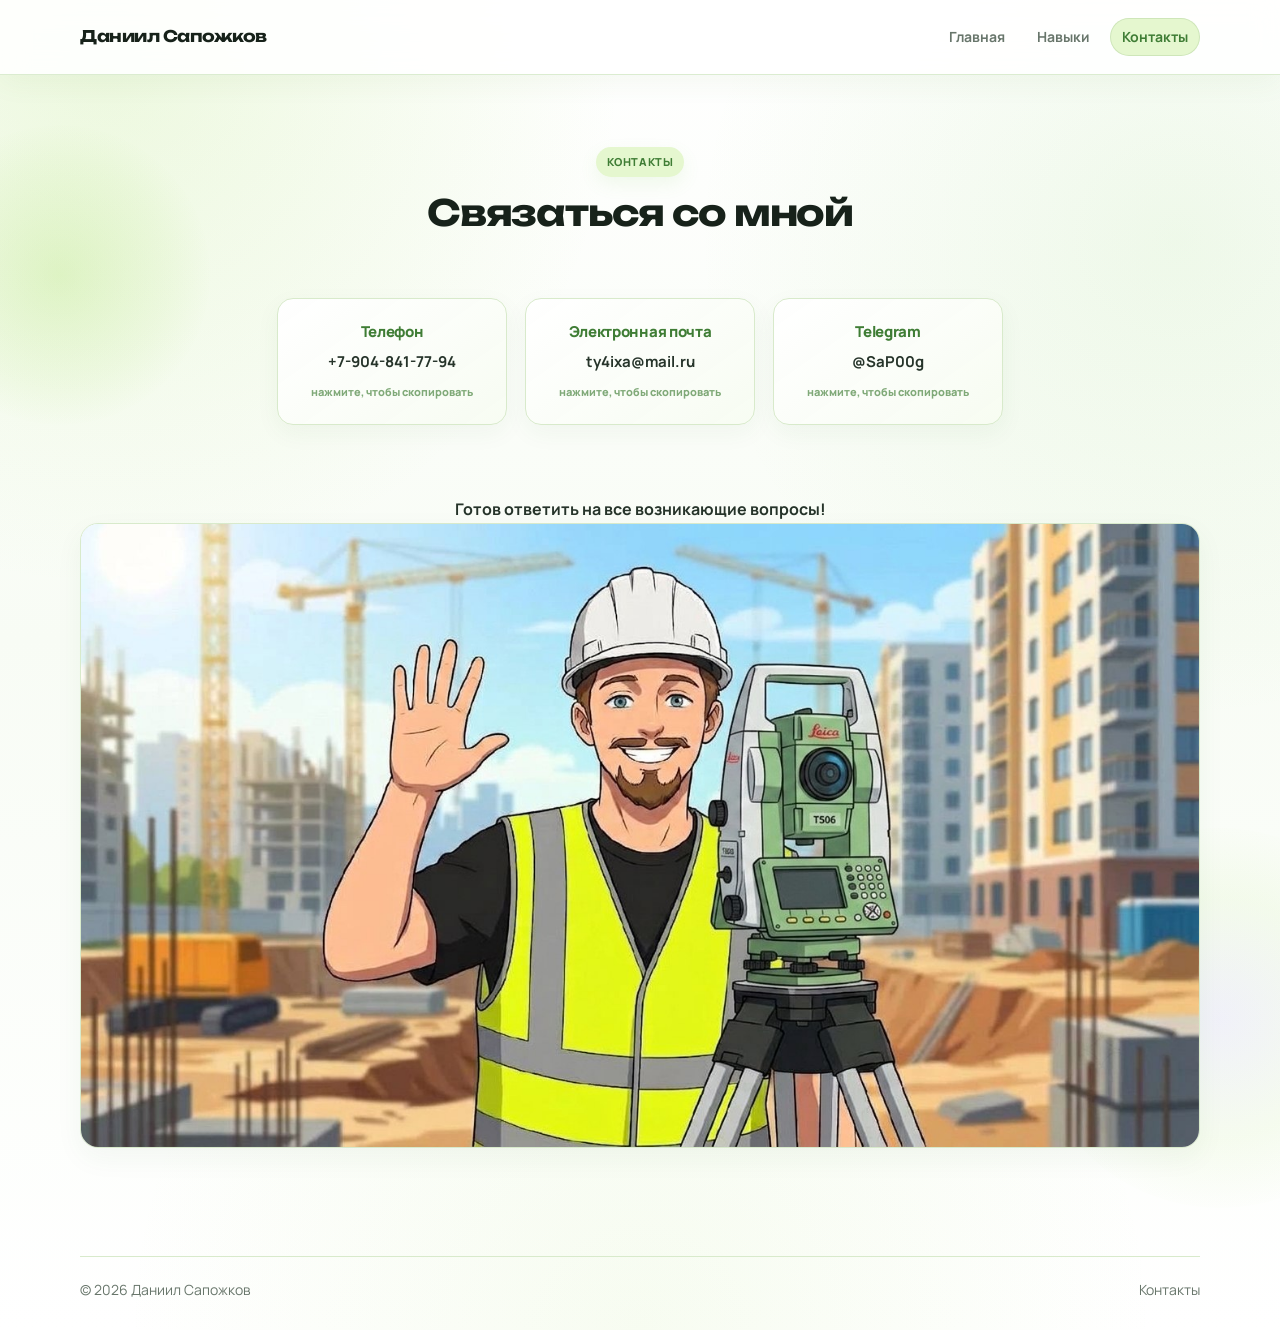
==== commit 478e5df3: "Update contact.html" ====
--- a/contact.html
+++ b/contact.html
@@ -43,12 +43,13 @@
             <p>@SaP00g</p>
           </article>
         </div>
+         <p class="contact-layout__note">
+          Готов ответить на все возникающие вопросы! 
+        </p>
   <article class="image-card image-card--small">
             <img src="images/tc06.jpg" alt="Фото с прибором">
           </article>
-        <p class="contact-layout__note">
-          Готов ответить на все возникающие вопросы! 
-        </p>
+        
       </div>
     </section>
   </main>
--- a/css/main.css
+++ b/css/main.css
@@ -1,1519 +1,1709 @@
 @import url('https://fonts.googleapis.com/css2?family=Manrope:wght@400;500;600;700;800&family=Unbounded:wght@500;600;700&display=swap');
 
+
 :root {
-/* =========================
-PALETTE
-========================= */
-
---black: #18231A;
---text: #243226;
---muted: #657267;
-
---white: #FFFFFF;
---page: #F7FAF3;
-
-/* Основной салатовый */
---accent: #9ACD68;
---accent-dark: #5F8F3E;
---accent-soft: #E8F4D9;
-
-/* Дополнительный мягкий зелёный */
---green-light: #F1F7E9;
---green-pale: #F8FBF4;
---green-medium: #78B454;
-
-/* Небольшой контрастный акцент */
---accent-extra: #7C6FE8;
---accent-extra-soft: #EEECFF;
-
---border: #DCE7D5;
---card: #FFFFFF;
-
---shadow:
-0 14px 32px rgba(39, 63, 29, 0.08);
-
---shadow-hover:
-0 18px 42px rgba(71, 107, 47, 0.14);
-
---radius-xl: 24px;
---radius-lg: 18px;
---radius-md: 14px;
-}
-
-/* =========================
-RESET
-========================= */
-
-    {
-    box-sizing: border-box;
-    }
+  /* =========================
+     FRESH GREEN PALETTE
+     ========================= */
+
+  --black: #17221A;
+  --text: #26342A;
+  --muted: #68766B;
+
+  --white: #FFFFFF;
+
+  /* Очень светлый фон */
+  --page: #F8FCF5;
+
+  /* Главный салатовый */
+  --accent: #A8E063;
+
+  /* Насыщенный зелёный */
+  --accent-dark: #3F7D35;
+
+  /* Мягкий салатовый */
+  --accent-soft: #E5F7CF;
+
+  /* Дополнительные зелёные */
+  --green-light: #F1FAE8;
+  --green-pale: #F8FCF4;
+  --green-medium: #72C94A;
+
+  /* Небольшой контрастный акцент */
+  --accent-extra: #7C6FE8;
+  --accent-extra-soft: #EEECFF;
+
+  /* Границы */
+  --border: #D8EACB;
+
+  --card: #FFFFFF;
+
+  /* Тени */
+  --shadow:
+    0 14px 32px rgba(47, 91, 40, 0.08);
+
+  --shadow-hover:
+    0 18px 42px rgba(47, 91, 40, 0.15);
+
+  --radius-xl: 24px;
+  --radius-lg: 18px;
+  --radius-md: 14px;
+}
+
+
+/* =========================
+   RESET
+   ========================= */
+
+* {
+  box-sizing: border-box;
+}
 
 html {
-scroll-behavior: smooth;
+  scroll-behavior: smooth;
 }
 
 body {
-margin: 0;
-
-font-family: "Manrope", Arial, sans-serif;
-
-color: var(--text);
-
-background:
-radial-gradient(
-circle at 8% 5%,
-rgba(154, 205, 104, 0.20),
-transparent 29%
-),
-radial-gradient(
-circle at 92% 18%,
-rgba(120, 180, 84, 0.12),
-transparent 30%
-),
-radial-gradient(
-circle at 50% 100%,
-rgba(154, 205, 104, 0.10),
-transparent 35%
-),
-linear-gradient(
-180deg,
-#FFFFFF 0%,
-#F7FAF3 46%,
-#FFFFFF 100%
-);
-
-line-height: 1.6;
+  margin: 0;
+
+  font-family: "Manrope", Arial, sans-serif;
+
+  color: var(--text);
+
+  background:
+    radial-gradient(
+      circle at 8% 5%,
+      rgba(168, 224, 99, 0.20),
+      transparent 30%
+    ),
+    radial-gradient(
+      circle at 92% 18%,
+      rgba(114, 201, 74, 0.10),
+      transparent 30%
+    ),
+    radial-gradient(
+      circle at 50% 100%,
+      rgba(168, 224, 99, 0.09),
+      transparent 35%
+    ),
+    linear-gradient(
+      180deg,
+      #FFFFFF 0%,
+      #F8FCF5 48%,
+      #FFFFFF 100%
+    );
+
+  line-height: 1.6;
 }
 
 a {
-color: inherit;
-text-decoration: none;
+  color: inherit;
+  text-decoration: none;
 }
 
 p {
-margin: 0 0 14px;
+  margin: 0 0 14px;
 }
 
 h1,
 h2,
 h3,
 h4 {
-margin: 0;
-color: var(--black);
-line-height: 1.2;
+  margin: 0;
+
+  color: var(--black);
+
+  line-height: 1.2;
 }
 
 h1,
 h2 {
-font-family: "Unbounded", "Manrope", Arial, sans-serif;
+  font-family: "Unbounded", "Manrope", Arial, sans-serif;
 }
 
 h1 {
-font-size: clamp(26px, 3vw, 36px);
-letter-spacing: -0.03em;
+  font-size: clamp(26px, 3vw, 36px);
+
+  letter-spacing: -0.03em;
 }
 
 h2 {
-font-size: clamp(20px, 2.2vw, 28px);
-letter-spacing: -0.02em;
+  font-size: clamp(20px, 2.2vw, 28px);
+
+  letter-spacing: -0.02em;
 }
 
 h3 {
-font-size: 18px;
-font-weight: 800;
+  font-size: 18px;
+
+  font-weight: 800;
 }
 
 h4 {
-font-size: 16px;
-font-weight: 800;
-}
-
-/* =========================
-CONTAINER
-========================= */
+  font-size: 16px;
+
+  font-weight: 800;
+}
+
+
+/* =========================
+   CONTAINER
+   ========================= */
 
 .container {
-width: min(1120px, calc(100% - 40px));
-margin: 0 auto;
-}
-
-/* =========================
-HEADER
-========================= */
+  width: min(1120px, calc(100% - 40px));
+
+  margin: 0 auto;
+}
+
+
+/* =========================
+   HEADER
+   ========================= */
 
 .site-header {
-position: sticky;
-top: 0;
-z-index: 20;
-
-background: rgba(255, 255, 255, 0.88);
-
-backdrop-filter: blur(14px);
-
-border-bottom: 1px solid rgba(220, 231, 213, 0.9);
-
-box-shadow:
-0 8px 28px rgba(74, 105, 52, 0.06);
+  position: sticky;
+
+  top: 0;
+
+  z-index: 20;
+
+  background: rgba(255, 255, 255, 0.88);
+
+  backdrop-filter: blur(14px);
+
+  border-bottom:
+    1px solid rgba(216, 234, 203, 0.9);
+
+  box-shadow:
+    0 8px 28px rgba(82, 143, 57, 0.06);
 }
 
 .nav {
-min-height: 74px;
-
-display: flex;
-align-items: center;
-justify-content: space-between;
-
-gap: 24px;
+  min-height: 74px;
+
+  display: flex;
+
+  align-items: center;
+
+  justify-content: space-between;
+
+  gap: 24px;
 }
 
 .brand {
-font-family: "Unbounded", "Manrope", Arial, sans-serif;
-
-font-size: 16px;
-font-weight: 700;
-
-letter-spacing: -0.03em;
-
-color: var(--black);
+  font-family:
+    "Unbounded",
+    "Manrope",
+    Arial,
+    sans-serif;
+
+  font-size: 16px;
+
+  font-weight: 700;
+
+  letter-spacing: -0.03em;
+
+  color: var(--black);
 }
 
 .nav__links {
-display: flex;
-align-items: center;
-
-gap: 8px;
-flex-wrap: wrap;
+  display: flex;
+
+  align-items: center;
+
+  gap: 8px;
+
+  flex-wrap: wrap;
 }
 
 .nav__link {
-padding: 8px 12px;
-
-border-radius: 999px;
-
-color: var(--muted);
-
-font-size: 14px;
-font-weight: 700;
-
-transition:
-background 0.2s ease,
-color 0.2s ease,
-transform 0.2s ease;
+  padding: 8px 12px;
+
+  border-radius: 999px;
+
+  color: var(--muted);
+
+  font-size: 14px;
+
+  font-weight: 700;
+
+  transition:
+    background 0.2s ease,
+    color 0.2s ease,
+    transform 0.2s ease;
 }
 
 .nav__link:hover {
-background: var(--accent-soft);
-color: var(--accent-dark);
-
-transform: translateY(-1px);
+  background: var(--accent-soft);
+
+  color: var(--accent-dark);
+
+  transform: translateY(-1px);
 }
 
 .nav__link.is-active {
-background: var(--accent-soft);
-
-color: var(--accent-dark);
-
-box-shadow:
-inset 0 0 0 1px rgba(95, 143, 62, 0.14);
-}
-
-/* =========================
-COMMON
-========================= */
+  background: var(--accent-soft);
+
+  color: var(--accent-dark);
+
+  box-shadow:
+    inset 0 0 0 1px
+    rgba(63, 125, 53, 0.14);
+}
+
+
+/* =========================
+   COMMON
+   ========================= */
 
 .eyebrow,
 .section__kicker,
 .contact-layout__label {
-display: inline-flex;
-
-width: fit-content;
-
-margin: 0 0 14px;
-
-padding: 6px 11px;
-
-border-radius: 999px;
-
-background: var(--accent-soft);
-
-color: var(--accent-dark);
-
-font-size: 11px;
-font-weight: 900;
-
-text-transform: uppercase;
-
-letter-spacing: 0.05em;
-
-box-shadow:
-0 7px 18px rgba(120, 180, 84, 0.10);
+  display: inline-flex;
+
+  width: fit-content;
+
+  margin: 0 0 14px;
+
+  padding: 6px 11px;
+
+  border-radius: 999px;
+
+  background: var(--accent-soft);
+
+  color: var(--accent-dark);
+
+  font-size: 11px;
+
+  font-weight: 900;
+
+  text-transform: uppercase;
+
+  letter-spacing: 0.05em;
+
+  box-shadow:
+    0 7px 18px
+    rgba(114, 201, 74, 0.10);
 }
 
 .section {
-padding: 44px 0;
+  padding: 44px 0;
 }
 
 .section--soft {
-background:
-linear-gradient(
-135deg,
-#EAF5DC 0%,
-#F8FBF4 48%,
-#FFFFFF 100%
-);
-
-border-top: 1px solid var(--border);
-border-bottom: 1px solid var(--border);
+  background:
+    linear-gradient(
+      135deg,
+      #E9F9D8 0%,
+      #F7FCF1 48%,
+      #FFFFFF 100%
+    );
+
+  border-top:
+    1px solid var(--border);
+
+  border-bottom:
+    1px solid var(--border);
 }
 
 .section__head {
-max-width: 820px;
-margin-bottom: 24px;
+  max-width: 820px;
+
+  margin-bottom: 24px;
 }
 
 .section__head--center {
-text-align: center;
-
-margin-left: auto;
-margin-right: auto;
+  text-align: center;
+
+  margin-left: auto;
+
+  margin-right: auto;
 }
 
 .section__title {
-margin-bottom: 8px;
+  margin-bottom: 8px;
 }
 
 .lead {
-max-width: 850px;
-
-margin-top: 18px;
-
-color: var(--muted);
-
-font-size: 16px;
+  max-width: 850px;
+
+  margin-top: 18px;
+
+  color: var(--muted);
+
+  font-size: 16px;
 }
 
 .lead--secondary {
-margin-top: 10px;
-font-size: 15.5px;
+  margin-top: 10px;
+
+  font-size: 15.5px;
 }
 
 .text-block {
-color: var(--muted);
-font-size: 15.5px;
+  color: var(--muted);
+
+  font-size: 15.5px;
 }
 
 .text-block p {
-margin-bottom: 14px;
-}
-
-/* =========================
-BUTTONS
-========================= */
+  margin-bottom: 14px;
+}
+
+
+/* =========================
+   BUTTONS
+   ========================= */
 
 .button {
-display: inline-flex;
-
-align-items: center;
-justify-content: center;
-
-min-height: 44px;
-
-padding: 10px 17px;
-
-border-radius: 13px;
-
-border: 1px solid var(--accent);
-
-background:
-linear-gradient(
-135deg,
-#A9DC79,
-#8FC75F
-);
-
-color: #18300F;
-
-font-size: 14px;
-font-weight: 800;
-
-box-shadow:
-0 10px 24px rgba(120, 180, 84, 0.22);
-
-transition:
-background 0.2s ease,
-border-color 0.2s ease,
-transform 0.2s ease,
-box-shadow 0.2s ease;
+  display: inline-flex;
+
+  align-items: center;
+
+  justify-content: center;
+
+  min-height: 44px;
+
+  padding: 10px 17px;
+
+  border-radius: 13px;
+
+  border: 1px solid var(--accent);
+
+  background:
+    linear-gradient(
+      135deg,
+      #B5EB72,
+      #91D653
+    );
+
+  color: #183017;
+
+  font-size: 14px;
+
+  font-weight: 800;
+
+  box-shadow:
+    0 10px 24px
+    rgba(114, 201, 74, 0.23);
+
+  transition:
+    background 0.2s ease,
+    border-color 0.2s ease,
+    transform 0.2s ease,
+    box-shadow 0.2s ease;
 }
 
 .button:hover {
-background:
-linear-gradient(
-135deg,
-#9FD56D,
-#7FBA50
-);
-
-border-color: var(--green-medium);
-
-transform: translateY(-2px);
-
-box-shadow:
-0 14px 30px rgba(95, 143, 62, 0.24);
+  background:
+    linear-gradient(
+      135deg,
+      #ABE565,
+      #80C846
+    );
+
+  border-color:
+    var(--green-medium);
+
+  transform:
+    translateY(-2px);
+
+  box-shadow:
+    0 14px 30px
+    rgba(63, 125, 53, 0.23);
 }
 
 .button--ghost {
-background: #FFFFFF;
-
-color: var(--black);
-
-border-color: var(--border);
-
-box-shadow: none;
+  background: #FFFFFF;
+
+  color: var(--black);
+
+  border-color: var(--border);
+
+  box-shadow: none;
 }
 
 .button--ghost:hover {
-background: var(--green-light);
-
-border-color: #C9DDBD;
-
-color: var(--accent-dark);
-
-box-shadow:
-0 8px 20px rgba(71, 107, 47, 0.08);
+  background: var(--green-light);
+
+  border-color: #C4E1B1;
+
+  color: var(--accent-dark);
+
+  box-shadow:
+    0 8px 20px
+    rgba(63, 125, 53, 0.08);
 }
 
 .actions {
-display: flex;
-
-flex-wrap: wrap;
-
-gap: 12px;
-
-margin-top: 24px;
-}
-
-/* =========================
-MAIN PAGE
-========================= */
+  display: flex;
+
+  flex-wrap: wrap;
+
+  gap: 12px;
+
+  margin-top: 24px;
+}
+
+
+/* =========================
+   MAIN PAGE
+   ========================= */
 
 .home-intro {
-padding: 44px 0 28px;
+  padding: 44px 0 28px;
 }
 
 .home-intro__grid {
-display: grid;
-
-grid-template-columns: 240px 1fr;
-
-gap: 28px;
-
-align-items: stretch;
+  display: grid;
+
+  grid-template-columns: 240px 1fr;
+
+  gap: 28px;
+
+  align-items: stretch;
 }
 
 .home-photo-card,
 .home-summary-card {
-border: 1px solid var(--border);
-
-background: var(--white);
-
-border-radius: var(--radius-xl);
-
-box-shadow: var(--shadow);
-
-transition:
-box-shadow 0.25s ease,
-transform 0.25s ease;
+  border:
+    1px solid var(--border);
+
+  background: var(--white);
+
+  border-radius: var(--radius-xl);
+
+  box-shadow: var(--shadow);
+
+  transition:
+    box-shadow 0.25s ease,
+    transform 0.25s ease;
 }
 
 .home-summary-card:hover {
-box-shadow: var(--shadow-hover);
+  box-shadow: var(--shadow-hover);
 }
 
 .home-photo-card {
-padding: 16px;
-
-display: flex;
-align-items: stretch;
-
-background:
-linear-gradient(
-145deg,
-#FFFFFF,
-#F1F7E9
-);
+  padding: 16px;
+
+  display: flex;
+
+  align-items: stretch;
+
+  background:
+    linear-gradient(
+      145deg,
+      #FFFFFF,
+      #F0F9E8
+    );
 }
 
 .home-photo-card img {
-display: block;
-
-width: 100%;
-height: 100%;
-
-min-height: 280px;
-
-object-fit: cover;
-
-border-radius: 18px;
+  display: block;
+
+  width: 100%;
+
+  height: 100%;
+
+  min-height: 280px;
+
+  object-fit: cover;
+
+  border-radius: 18px;
 }
 
 .home-summary-card {
-padding: 32px;
-
-display: flex;
-
-flex-direction: column;
-
-justify-content: center;
-
-background:
-linear-gradient(
-145deg,
-rgba(255,255,255,0.98),
-rgba(246,251,241,0.96)
-);
+  padding: 32px;
+
+  display: flex;
+
+  flex-direction: column;
+
+  justify-content: center;
+
+  background:
+    linear-gradient(
+      145deg,
+      rgba(255,255,255,0.98),
+      rgba(247,252,242,0.96)
+    );
 }
 
 .home-summary-meta {
-color: var(--muted);
-
-font-size: 14px;
-font-weight: 700;
-
-margin-top: 10px;
-margin-bottom: 18px;
+  color: var(--muted);
+
+  font-size: 14px;
+
+  font-weight: 700;
+
+  margin-top: 10px;
+
+  margin-bottom: 18px;
 }
 
 .home-summary-text {
-max-width: 780px;
-
-color: var(--text);
-
-font-size: 16px;
-}
-
-/* =========================
-EDUCATION
-========================= */
+  max-width: 780px;
+
+  color: var(--text);
+
+  font-size: 16px;
+}
+
+
+/* =========================
+   EDUCATION
+   ========================= */
 
 .section--education {
-padding-top: 24px;
+  padding-top: 24px;
 }
 
 .education-grid {
-display: grid;
-
-grid-template-columns:
-1fr
-1fr
-0.72fr;
-
-gap: 18px;
-
-align-items: stretch;
+  display: grid;
+
+  grid-template-columns:
+    1fr
+    1fr
+    0.72fr;
+
+  gap: 18px;
+
+  align-items: stretch;
 }
 
 .info-card,
 .card,
 .contact-card,
 .section-note {
-background: var(--card);
-
-border: 1px solid var(--border);
-
-border-radius: var(--radius-lg);
-
-padding: 22px;
-
-box-shadow:
-0 10px 28px rgba(39, 63, 29, 0.05);
-
-transition:
-transform 0.25s ease,
-box-shadow 0.25s ease,
-border-color 0.25s ease;
+  background: var(--card);
+
+  border:
+    1px solid var(--border);
+
+  border-radius: var(--radius-lg);
+
+  padding: 22px;
+
+  box-shadow:
+    0 10px 28px
+    rgba(47, 91, 40, 0.05);
+
+  transition:
+    transform 0.25s ease,
+    box-shadow 0.25s ease,
+    border-color 0.25s ease;
 }
 
 .info-card:hover,
 .card:hover,
 .contact-card:hover,
 .soft-card:hover {
-transform: translateY(-3px);
-
-border-color: #CBDDBF;
-
-box-shadow:
-0 16px 34px rgba(71, 107, 47, 0.10);
+  transform:
+    translateY(-3px);
+
+  border-color:
+    #C4DEB6;
+
+  box-shadow:
+    0 16px 34px
+    rgba(63, 125, 53, 0.10);
 }
 
 .info-card h3,
 .card h3,
 .card h2,
 .contact-card h2 {
-margin-bottom: 12px;
+  margin-bottom: 12px;
 }
 
 .info-card h3,
 .card h3,
 .soft-card h3 {
-color: var(--accent-dark);
+  color: var(--accent-dark);
 }
 
 .info-card p,
 .card p,
 .contact-card p {
-color: var(--muted);
+  color: var(--muted);
 }
 
 .clean-list {
-margin: 0;
-padding-left: 20px;
+  margin: 0;
+
+  padding-left: 20px;
 }
 
 .clean-list li {
-margin-bottom: 8px;
-
-color: var(--muted);
+  margin-bottom: 8px;
+
+  color: var(--muted);
 }
 
 .clean-list li::marker {
-color: var(--green-medium);
+  color: var(--green-medium);
 }
 
 .image-card {
-border: 1px solid var(--border);
-
-background: var(--white);
-
-border-radius: var(--radius-lg);
-
-overflow: hidden;
-
-box-shadow:
-0 10px 28px rgba(39, 63, 29, 0.05);
+  border:
+    1px solid var(--border);
+
+  background: var(--white);
+
+  border-radius: var(--radius-lg);
+
+  overflow: hidden;
+
+  box-shadow:
+    0 10px 28px
+    rgba(47, 91, 40, 0.05);
 }
 
 .image-card img {
-display: block;
-
-width: 100%;
-height: 100%;
-
-object-fit: cover;
+  display: block;
+
+  width: 100%;
+
+  height: 100%;
+
+  object-fit: cover;
 }
 
 .image-card--small {
-min-height: 250px;
+  min-height: 250px;
 }
 
 .image-card--vertical {
-min-height: 270px;
+  min-height: 270px;
 }
 
 .image-card--square {
-min-height: 270px;
+  min-height: 270px;
 }
 
 .section-note {
-text-align: center;
-
-background:
-linear-gradient(
-135deg,
-#F4F9EE,
-#FFFFFF
-);
+  text-align: center;
+
+  background:
+    linear-gradient(
+      135deg,
+      #F1FAE9,
+      #FFFFFF
+    );
 }
 
 .section-note p {
-margin: 0;
-
-color: var(--muted);
-
-font-size: 15px;
+  margin: 0;
+
+  color: var(--muted);
+
+  font-size: 15px;
 }
 
 .section-note a {
-color: var(--accent-dark);
-font-weight: 800;
-}
-
-/* =========================
-GRIDS
-========================= */
+  color: var(--accent-dark);
+
+  font-weight: 800;
+}
+
+
+/* =========================
+   GRIDS
+   ========================= */
 
 .grid {
-display: grid;
-gap: 18px;
+  display: grid;
+
+  gap: 18px;
 }
 
 .grid--2 {
-grid-template-columns:
-repeat(2, minmax(0, 1fr));
+  grid-template-columns:
+    repeat(2, minmax(0, 1fr));
 }
 
 .grid--3 {
-grid-template-columns:
-repeat(3, minmax(0, 1fr));
+  grid-template-columns:
+    repeat(3, minmax(0, 1fr));
 }
 
 .grid--4 {
-grid-template-columns:
-repeat(4, minmax(0, 1fr));
+  grid-template-columns:
+    repeat(4, minmax(0, 1fr));
 }
 
 .split {
-display: grid;
-
-grid-template-columns:
-minmax(240px, 0.65fr)
-minmax(0, 1fr);
-
-gap: 34px;
-
-align-items: start;
-}
-
-/* =========================
-TAGS
-========================= */
+  display: grid;
+
+  grid-template-columns:
+    minmax(240px, 0.65fr)
+    minmax(0, 1fr);
+
+  gap: 34px;
+
+  align-items: start;
+}
+
+
+/* =========================
+   TAGS
+   ========================= */
 
 .tag-list {
-display: flex;
-
-flex-wrap: wrap;
-
-gap: 10px;
+  display: flex;
+
+  flex-wrap: wrap;
+
+  gap: 10px;
 }
 
 .tag {
-display: inline-flex;
-
-align-items: center;
-
-padding: 8px 12px;
-
-border-radius: 999px;
-
-background: #F5FAF0;
-
-border: 1px solid #D7E5CE;
-
-color: #33452E;
-
-font-weight: 700;
-
-font-size: 13px;
-
-transition:
-background 0.2s ease,
-border-color 0.2s ease,
-transform 0.2s ease;
+  display: inline-flex;
+
+  align-items: center;
+
+  padding: 8px 12px;
+
+  border-radius: 999px;
+
+  background: #F4FBEF;
+
+  border:
+    1px solid #D6E9CA;
+
+  color: #365332;
+
+  font-weight: 700;
+
+  font-size: 13px;
+
+  transition:
+    background 0.2s ease,
+    border-color 0.2s ease,
+    transform 0.2s ease;
 }
 
 .tag:hover {
-background: var(--accent-soft);
-
-border-color: #BDD5AA;
-
-transform: translateY(-1px);
-}
-
-/* =========================
-SKILLS PAGE
-========================= */
+  background:
+    var(--accent-soft);
+
+  border-color:
+    #BBDCA8;
+
+  transform:
+    translateY(-1px);
+}
+
+
+/* =========================
+   SKILLS PAGE
+   ========================= */
 
 .skills-layout {
-padding: 52px 0 72px;
+  padding: 52px 0 72px;
 }
 
 .skills-panel {
-position: relative;
-
-margin-bottom: 24px;
-
-padding: 30px;
-
-background:
-linear-gradient(
-145deg,
-rgba(255,255,255,0.98),
-rgba(246,251,241,0.96)
-);
-
-border: 1px solid var(--border);
-
-border-radius: var(--radius-xl);
-
-box-shadow: var(--shadow);
+  position: relative;
+
+  margin-bottom: 24px;
+
+  padding: 30px;
+
+  background:
+    linear-gradient(
+      145deg,
+      rgba(255,255,255,0.98),
+      rgba(247,252,242,0.96)
+    );
+
+  border:
+    1px solid var(--border);
+
+  border-radius: var(--radius-xl);
+
+  box-shadow: var(--shadow);
 }
 
 .skills-panel--main {
-min-height: auto;
+  min-height: auto;
 }
 
 .skills-panel h1 {
-margin-bottom: 18px;
-
-font-size:
-clamp(26px, 3vw, 38px);
+  margin-bottom: 18px;
+
+  font-size:
+    clamp(26px, 3vw, 38px);
 }
 
 .skills-panel h2 {
-margin-bottom: 18px;
-
-font-size:
-clamp(20px, 2vw, 26px);
+  margin-bottom: 18px;
+
+  font-size:
+    clamp(20px, 2vw, 26px);
 }
 
 .skills-intro {
-max-width: 920px;
-
-color: var(--muted);
-
-font-size: 15.5px;
-
-margin-bottom: 26px;
+  max-width: 920px;
+
+  color: var(--muted);
+
+  font-size: 15.5px;
+
+  margin-bottom: 26px;
 }
 
 .experience-list {
-display: grid;
-gap: 16px;
+  display: grid;
+
+  gap: 16px;
 }
 
 .experience-item {
-padding: 20px;
-
-border: 1px solid var(--border);
-
-border-left: 4px solid var(--accent);
-
-border-radius: 16px;
-
-background:
-linear-gradient(
-135deg,
-#FFFFFF 0%,
-#F3F9EC 100%
-);
-
-box-shadow:
-0 8px 22px rgba(39, 63, 29, 0.04);
-
-transition:
-transform 0.25s ease,
-box-shadow 0.25s ease;
+  padding: 20px;
+
+  border:
+    1px solid var(--border);
+
+  border-left:
+    4px solid var(--accent);
+
+  border-radius: 16px;
+
+  background:
+    linear-gradient(
+      135deg,
+      #FFFFFF 0%,
+      #F1FAE8 100%
+    );
+
+  box-shadow:
+    0 8px 22px
+    rgba(47, 91, 40, 0.04);
+
+  transition:
+    transform 0.25s ease,
+    box-shadow 0.25s ease;
 }
 
 .experience-item:hover {
-transform: translateX(3px);
-
-box-shadow:
-0 14px 30px rgba(71, 107, 47, 0.10);
+  transform:
+    translateX(3px);
+
+  box-shadow:
+    0 14px 30px
+    rgba(63, 125, 53, 0.10);
 }
 
 .experience-item h2 {
-font-family: "Manrope", Arial, sans-serif;
-
-font-size: 19px;
-
-font-weight: 800;
-
-margin-bottom: 4px;
-
-letter-spacing: -0.01em;
-
-color: var(--accent-dark);
+  font-family:
+    "Manrope",
+    Arial,
+    sans-serif;
+
+  font-size: 19px;
+
+  font-weight: 800;
+
+  margin-bottom: 4px;
+
+  letter-spacing: -0.01em;
+
+  color: var(--accent-dark);
 }
 
 .experience-role {
-color: var(--text);
-
-font-weight: 800;
-
-margin-bottom: 10px;
+  color: var(--text);
+
+  font-weight: 800;
+
+  margin-bottom: 10px;
 }
 
 .experience-item p {
-color: var(--muted);
-
-font-size: 15px;
+  color: var(--muted);
+
+  font-size: 15px;
 }
 
 .skills-tags {
-margin-top: 4px;
+  margin-top: 4px;
 }
 
 .soft-grid {
-display: grid;
-
-grid-template-columns:
-repeat(3, minmax(0, 1fr));
-
-gap: 16px;
+  display: grid;
+
+  grid-template-columns:
+    repeat(3, minmax(0, 1fr));
+
+  gap: 16px;
 }
 
 .soft-card {
-padding: 20px;
-
-border: 1px solid var(--border);
-
-border-radius: 16px;
-
-background:
-linear-gradient(
-135deg,
-#FFFFFF 0%,
-#F4F9EF 100%
-);
-
-box-shadow:
-0 8px 22px rgba(39, 63, 29, 0.04);
-
-transition:
-transform 0.25s ease,
-box-shadow 0.25s ease;
+  padding: 20px;
+
+  border:
+    1px solid var(--border);
+
+  border-radius: 16px;
+
+  background:
+    linear-gradient(
+      135deg,
+      #FFFFFF 0%,
+      #F2FAEB 100%
+    );
+
+  box-shadow:
+    0 8px 22px
+    rgba(47, 91, 40, 0.04);
+
+  transition:
+    transform 0.25s ease,
+    box-shadow 0.25s ease;
 }
 
 .soft-card h3 {
-margin-bottom: 10px;
+  margin-bottom: 10px;
 }
 
 .soft-card p {
-margin: 0;
-
-color: var(--muted);
-
-font-size: 15px;
-}
-
-/* =========================
-CONTACT PAGE
-========================= */
+  margin: 0;
+
+  color: var(--muted);
+
+  font-size: 15px;
+}
+
+
+/* =========================
+   CONTACT PAGE
+   ========================= */
 
 .contact-page {
-position: relative;
-overflow: hidden;
+  position: relative;
+
+  overflow: hidden;
 }
 
 .contact-layout {
-position: relative;
-
-min-height:
-calc(100vh - 170px);
-
-padding: 72px 0 80px;
+  position: relative;
+
+  min-height:
+    calc(100vh - 170px);
+
+  padding: 72px 0 80px;
 }
 
 .contact-layout::before,
 .contact-layout::after {
-content: "";
-
-position: absolute;
-
-border-radius: 50%;
-
-pointer-events: none;
-
-z-index: 0;
+  content: "";
+
+  position: absolute;
+
+  border-radius: 50%;
+
+  pointer-events: none;
+
+  z-index: 0;
 }
 
 .contact-layout::before {
-width: 300px;
-height: 300px;
-
-top: 50px;
-left: -90px;
-
-background:
-radial-gradient(
-circle,
-rgba(154, 205, 104, 0.26) 0%,
-rgba(154, 205, 104, 0.08) 52%,
-transparent 72%
-);
+  width: 300px;
+  height: 300px;
+
+  top: 50px;
+  left: -90px;
+
+  background:
+    radial-gradient(
+      circle,
+      rgba(168, 224, 99, 0.28) 0%,
+      rgba(168, 224, 99, 0.09) 52%,
+      transparent 72%
+    );
 }
 
 .contact-layout::after {
-width: 380px;
-height: 380px;
-
-right: -130px;
-bottom: 20px;
-
-background:
-radial-gradient(
-circle,
-rgba(124, 111, 232, 0.10) 0%,
-rgba(154, 205, 104, 0.07) 45%,
-transparent 74%
-);
+  width: 380px;
+  height: 380px;
+
+  right: -130px;
+  bottom: 20px;
+
+  background:
+    radial-gradient(
+      circle,
+      rgba(124, 111, 232, 0.09) 0%,
+      rgba(168, 224, 99, 0.09) 45%,
+      transparent 74%
+    );
 }
 
 .contact-layout__inner {
-position: relative;
-
-z-index: 1;
-
-text-align: center;
+  position: relative;
+
+  z-index: 1;
+
+  text-align: center;
 }
 
 .contact-layout__title {
-margin-bottom: 64px;
+  margin-bottom: 64px;
 }
 
 .contact-boxes {
-display: flex;
-
-justify-content: center;
-
-gap: 18px;
-
-flex-wrap: wrap;
-
-margin-bottom: 72px;
+  display: flex;
+
+  justify-content: center;
+
+  gap: 18px;
+
+  flex-wrap: wrap;
+
+  margin-bottom: 72px;
 }
 
 .contact-box {
-width: 230px;
-
-min-height: 124px;
-
-padding: 24px 18px;
-
-background:
-linear-gradient(
-145deg,
-rgba(255,255,255,0.98),
-rgba(246,251,241,0.96)
-);
-
-border: 1px solid var(--border);
-
-border-radius: 16px;
-
-box-shadow:
-0 8px 24px rgba(39, 63, 29, 0.05);
-
-display: flex;
-
-flex-direction: column;
-
-justify-content: center;
-
-cursor: pointer;
-
-position: relative;
-
-transition:
-transform 0.25s ease,
-box-shadow 0.25s ease,
-border-color 0.25s ease;
+  width: 230px;
+
+  min-height: 124px;
+
+  padding: 24px 18px;
+
+  background:
+    linear-gradient(
+      145deg,
+      rgba(255,255,255,0.98),
+      rgba(247,252,242,0.96)
+    );
+
+  border:
+    1px solid var(--border);
+
+  border-radius: 16px;
+
+  box-shadow:
+    0 8px 24px
+    rgba(47, 91, 40, 0.05);
+
+  display: flex;
+
+  flex-direction: column;
+
+  justify-content: center;
+
+  cursor: pointer;
+
+  position: relative;
+
+  transition:
+    transform 0.25s ease,
+    box-shadow 0.25s ease,
+    border-color 0.25s ease;
 }
 
 .contact-box:hover {
-transform: translateY(-4px);
-
-border-color: #C9DDBD;
-
-box-shadow:
-0 16px 32px rgba(71, 107, 47, 0.12);
+  transform:
+    translateY(-4px);
+
+  border-color:
+    #C4DEB6;
+
+  box-shadow:
+    0 16px 32px
+    rgba(63, 125, 53, 0.12);
 }
 
 .contact-box h2 {
-font-family: "Manrope", Arial, sans-serif;
-
-font-size: 15px;
-
-font-weight: 800;
-
-margin-bottom: 10px;
-
-color: var(--accent-dark);
+  font-family:
+    "Manrope",
+    Arial,
+    sans-serif;
+
+  font-size: 15px;
+
+  font-weight: 800;
+
+  margin-bottom: 10px;
+
+  color: var(--accent-dark);
 }
 
 .contact-box p {
-margin: 0;
-
-color: var(--text);
-
-font-size: 15px;
-
-font-weight: 700;
-
-line-height: 1.45;
-
-word-break: break-word;
+  margin: 0;
+
+  color: var(--text);
+
+  font-size: 15px;
+
+  font-weight: 700;
+
+  line-height: 1.45;
+
+  word-break: break-word;
 }
 
 .contact-box::after {
-content: "нажмите, чтобы скопировать";
-
-display: block;
-
-margin-top: 10px;
-
-color: var(--accent-dark);
-
-font-size: 11px;
-
-font-weight: 800;
-
-opacity: 0.65;
+  content:
+    "нажмите, чтобы скопировать";
+
+  display: block;
+
+  margin-top: 10px;
+
+  color: var(--accent-dark);
+
+  font-size: 11px;
+
+  font-weight: 800;
+
+  opacity: 0.65;
 }
 
 .contact-box.is-copied::after {
-content: "скопировано";
-
-color: var(--green-medium);
-
-opacity: 1;
+  content: "скопировано";
+
+  color: var(--green-medium);
+
+  opacity: 1;
 }
 
 .contact-layout__note {
-margin: 0;
-
-color: var(--text);
-
-font-size: 16px;
-
-font-weight: 700;
-}
-
-/* =========================
-WIDE PHOTO
-========================= */
+  margin: 0;
+
+  color: var(--text);
+
+  font-size: 16px;
+
+  font-weight: 700;
+}
+
+
+/* =========================
+   CONTACT PHOTO
+   ========================= */
+
+.contact-photo {
+  width: 180px;
+
+  height: 220px;
+
+  margin:
+    0 auto 34px;
+
+  overflow: hidden;
+
+  border-radius: 22px;
+
+  border:
+    4px solid #FFFFFF;
+
+  background:
+    var(--green-light);
+
+  box-shadow:
+    0 16px 36px
+    rgba(63, 125, 53, 0.16),
+
+    0 0 0 1px
+    rgba(168, 224, 99, 0.25);
+
+  transition:
+    transform 0.3s ease,
+    box-shadow 0.3s ease;
+}
+
+.contact-photo:hover {
+  transform:
+    translateY(-5px)
+    rotate(-1deg);
+
+  box-shadow:
+    0 22px 44px
+    rgba(63, 125, 53, 0.22),
+
+    0 0 0 1px
+    rgba(168, 224, 99, 0.35);
+}
+
+.contact-photo img {
+  display: block;
+
+  width: 100%;
+
+  height: 100%;
+
+  object-fit: cover;
+}
+
+
+/* =========================
+   WIDE PHOTO
+   ========================= */
 
 .wide-photo {
-margin-top: 24px;
-
-border-radius: var(--radius-lg);
-
-overflow: hidden;
-
-border: 1px solid var(--border);
-
-background: var(--white);
-
-box-shadow:
-0 10px 28px rgba(39, 63, 29, 0.05);
+  margin-top: 24px;
+
+  border-radius: var(--radius-lg);
+
+  overflow: hidden;
+
+  border:
+    1px solid var(--border);
+
+  background: var(--white);
+
+  box-shadow:
+    0 10px 28px
+    rgba(47, 91, 40, 0.05);
 }
 
 .wide-photo img {
-display: block;
-
-width: 100%;
-
-height: 340px;
-
-object-fit: cover;
-}
-
-/* =========================
-FOOTER
-========================= */
+  display: block;
+
+  width: 100%;
+
+  height: 340px;
+
+  object-fit: cover;
+}
+
+
+/* =========================
+   FOOTER
+   ========================= */
 
 .footer {
-padding: 28px 0;
-
-color: var(--muted);
+  padding: 28px 0;
+
+  color: var(--muted);
 }
 
 .footer__inner {
-display: flex;
-
-justify-content: space-between;
-
-gap: 16px;
-
-border-top: 1px solid var(--border);
-
-padding-top: 22px;
-
-font-size: 14px;
-}
-
-/* =========================
-EXPERIENCE PREVIEW
-========================= */
+  display: flex;
+
+  justify-content: space-between;
+
+  gap: 16px;
+
+  border-top:
+    1px solid var(--border);
+
+  padding-top: 22px;
+
+  font-size: 14px;
+}
+
+
+/* =========================
+   EXPERIENCE PREVIEW
+   ========================= */
 
 .experience-preview-grid {
-display: grid;
-
-grid-template-columns:
-repeat(3, minmax(0, 1fr));
-
-gap: 18px;
+  display: grid;
+
+  grid-template-columns:
+    repeat(3, minmax(0, 1fr));
+
+  gap: 18px;
 }
 
 .section--experience-preview {
-padding-top: 28px;
-}
-
-/* =========================
-REVEAL ANIMATION
-========================= */
+  padding-top: 28px;
+}
+
+
+/* =========================
+   REVEAL ANIMATION
+   ========================= */
 
 .reveal {
-opacity: 0;
-
-transform: translateY(12px);
-
-transition:
-opacity 0.55s ease,
-transform 0.55s ease;
+  opacity: 0;
+
+  transform:
+    translateY(12px);
+
+  transition:
+    opacity 0.55s ease,
+    transform 0.55s ease;
 }
 
 .reveal.is-visible {
-opacity: 1;
-
-transform: translateY(0);
-}
-
-/* =========================
-GEODESY SKILLS SLIDER
-========================= */
+  opacity: 1;
+
+  transform:
+    translateY(0);
+}
+
+
+/* =========================
+   GEODESY SKILLS SLIDER
+   ========================= */
 
 .skills-slider {
-position: relative;
-
-height: 460px;
-
-display: flex;
-
-align-items: center;
-
-justify-content: center;
-
-overflow: hidden;
-
-margin-top: 40px;
+  position: relative;
+
+  height: 460px;
+
+  display: flex;
+
+  align-items: center;
+
+  justify-content: center;
+
+  overflow: hidden;
+
+  margin-top: 40px;
 }
 
 .skill-slide {
-position: absolute;
-
-width: 300px;
-height: 380px;
-
-border-radius: 24px;
-
-overflow: hidden;
-
-background: #FFFFFF;
-
-border: 1px solid rgba(154, 205, 104, 0.28);
-
-box-shadow:
-0 15px 40px rgba(39, 63, 29, 0.15);
-
-transition:
-transform 0.7s ease,
-opacity 0.7s ease,
-filter 0.7s ease,
-box-shadow 0.7s ease;
-
-opacity: 0.45;
-
-filter: brightness(0.78) saturate(0.85);
+  position: absolute;
+
+  width: 300px;
+
+  height: 380px;
+
+  border-radius: 24px;
+
+  overflow: hidden;
+
+  background: #FFFFFF;
+
+  border:
+    1px solid
+    rgba(168, 224, 99, 0.35);
+
+  box-shadow:
+    0 15px 40px
+    rgba(47, 91, 40, 0.15);
+
+  transition:
+    transform 0.7s ease,
+    opacity 0.7s ease,
+    filter 0.7s ease,
+    box-shadow 0.7s ease;
+
+  opacity: 0.45;
+
+  filter:
+    brightness(0.78)
+    saturate(0.85);
 }
 
 .skill-slide img {
-width: 100%;
-height: 100%;
-
-object-fit: cover;
+  width: 100%;
+
+  height: 100%;
+
+  object-fit: cover;
 }
 
 .skill-slide__content {
-position: absolute;
-
-left: 0;
-right: 0;
-bottom: 0;
-
-padding: 24px;
-
-color: #FFFFFF;
-
-background:
-linear-gradient(
-transparent 0%,
-rgba(20, 31, 19, 0.90) 100%
-);
+  position: absolute;
+
+  left: 0;
+
+  right: 0;
+
+  bottom: 0;
+
+  padding: 24px;
+
+  color: #FFFFFF;
+
+  background:
+    linear-gradient(
+      transparent 0%,
+      rgba(20, 31, 19, 0.90) 100%
+    );
 }
 
 .skill-slide__content h3 {
-margin: 0 0 8px;
-
-color: #FFFFFF;
-
-font-size: 22px;
+  margin: 0 0 8px;
+
+  color: #FFFFFF;
+
+  font-size: 22px;
 }
 
 .skill-slide__content p {
-margin: 0;
-
-color: rgba(255,255,255,0.88);
-
-font-size: 14px;
-
-line-height: 1.5;
-}
+  margin: 0;
+
+  color:
+    rgba(255,255,255,0.88);
+
+  font-size: 14px;
+
+  line-height: 1.5;
+}
+
 
 /* CENTER */
 
 .skill-slide.is-center {
-transform:
-translateX(0)
-scale(1.12);
-
-z-index: 3;
-
-opacity: 1;
-
-filter:
-brightness(1)
-saturate(1.05);
-
-box-shadow:
-0 22px 52px rgba(71, 107, 47, 0.24);
-}
+  transform:
+    translateX(0)
+    scale(1.12);
+
+  z-index: 3;
+
+  opacity: 1;
+
+  filter:
+    brightness(1)
+    saturate(1.08);
+
+  box-shadow:
+    0 22px 52px
+    rgba(63, 125, 53, 0.24);
+}
+
 
 /* LEFT */
 
 .skill-slide.is-left {
-transform:
-translateX(-330px)
-scale(0.88);
-
-z-index: 2;
-}
+  transform:
+    translateX(-330px)
+    scale(0.88);
+
+  z-index: 2;
+}
+
 
 /* RIGHT */
 
 .skill-slide.is-right {
-transform:
-translateX(330px)
-scale(0.88);
-
-z-index: 2;
-}
+  transform:
+    translateX(330px)
+    scale(0.88);
+
+  z-index: 2;
+}
+
 
 /* HIDDEN */
 
 .skill-slide.is-hidden {
-transform:
-translateX(0)
-scale(0.7);
-
-opacity: 0;
-
-z-index: 1;
-}
-
-/* =========================
-SLIDER DOTS
-========================= */
+  transform:
+    translateX(0)
+    scale(0.7);
+
+  opacity: 0;
+
+  z-index: 1;
+}
+
+
+/* =========================
+   SLIDER DOTS
+   ========================= */
 
 .skills-slider__dots {
-display: flex;
-
-justify-content: center;
-
-gap: 8px;
-
-margin-top: 20px;
+  display: flex;
+
+  justify-content: center;
+
+  gap: 8px;
+
+  margin-top: 20px;
 }
 
 .skills-slider__dot {
-width: 8px;
-height: 8px;
-
-padding: 0;
-
-border: none;
-
-border-radius: 50%;
-
-background: #D2DCCB;
-
-transition:
-width 0.3s ease,
-background 0.3s ease;
+  width: 8px;
+
+  height: 8px;
+
+  padding: 0;
+
+  border: none;
+
+  border-radius: 50%;
+
+  background: #D5E3CD;
+
+  transition:
+    width 0.3s ease,
+    background 0.3s ease;
 }
 
 .skills-slider__dot.is-active {
-width: 24px;
-
-border-radius: 10px;
-
-background: var(--accent-dark);
-}
-
-/* =========================
-RESPONSIVE
-========================= */
+  width: 24px;
+
+  border-radius: 10px;
+
+  background:
+    var(--accent-dark);
+}
+
+
+/* =========================
+   RESPONSIVE
+   ========================= */
 
 @media (max-width: 980px) {
-.home-intro__grid,
-.split,
-.education-grid,
-.grid--4,
-.grid--3,
-.grid--2,
-.soft-grid,
-.experience-preview-grid {
-grid-template-columns: 1fr;
-}
-
-.home-photo-card {
-max-width: 320px;
-}
-}
+  .home-intro__grid,
+  .split,
+  .education-grid,
+  .grid--4,
+  .grid--3,
+  .grid--2,
+  .soft-grid,
+  .experience-preview-grid {
+    grid-template-columns: 1fr;
+  }
+
+  .home-photo-card {
+    max-width: 320px;
+  }
+}
+
 
 @media (max-width: 800px) {
-.skills-slider {
-height: 400px;
-}
-
-.skill-slide {
-width: 250px;
-height: 330px;
-}
-
-.skill-slide.is-left {
-transform:
-translateX(-180px)
-scale(0.8);
-}
-
-.skill-slide.is-right {
-transform:
-translateX(180px)
-scale(0.8);
-}
-
-.skill-slide.is-center {
-transform:
-translateX(0)
-scale(1);
-}
-}
+  .skills-slider {
+    height: 400px;
+  }
+
+  .skill-slide {
+    width: 250px;
+
+    height: 330px;
+  }
+
+  .skill-slide.is-left {
+    transform:
+      translateX(-180px)
+      scale(0.8);
+  }
+
+  .skill-slide.is-right {
+    transform:
+      translateX(180px)
+      scale(0.8);
+  }
+
+  .skill-slide.is-center {
+    transform:
+      translateX(0)
+      scale(1);
+  }
+}
+
 
 @media (max-width: 680px) {
-.container {
-width:
-min(
-100% - 28px,
-1120px
-);
-}
-
-.nav {
-align-items: flex-start;
-
-flex-direction: column;
-
-padding: 16px 0;
-
-}
-
-.nav__links {
-width: 100%;
-}
-
-.nav__link {
-padding: 8px 10px;
-}
-
-.home-intro {
-padding: 30px 0 18px;
-}
-
-.section {
-padding: 34px 0;
-}
-
-.home-summary-card,
-.page-hero .container,
-.info-card,
-.card,
-.contact-card,
-.section-note,
-.skills-panel,
-.experience-item,
-.soft-card {
-padding: 20px;
-}
-
-h1 {
-font-size:
-clamp(24px, 7vw, 30px);
-}
-
-h2 {
-font-size:
-clamp(20px, 6vw, 24px);
-}
-
-h3 {
-font-size: 17px;
-}
-
-.lead,
-.home-summary-text,
-.text-block,
-.skills-intro {
-font-size: 15px;
-}
-
-.home-photo-card img {
-min-height: 240px;
-}
-
-.skills-layout {
-padding: 32px 0 48px;
-}
-
-.skills-panel h1 {
-font-size:
-clamp(24px, 7vw, 30px);
-}
-
-.contact-layout {
-min-height: auto;
-
-padding: 48px 0 60px;
-
-}
-
-.contact-layout__title {
-margin-bottom: 42px;
-}
-
-.contact-boxes {
-margin-bottom: 48px;
-}
-
-.contact-box {
-width: 100%;
-max-width: 320px;
-}
-
-.contact-layout__note {
-font-size: 15px;
-}
-
-.wide-photo img {
-height: auto;
-}
-
-.footer__inner {
-flex-direction: column;
-}
-
-.reveal {
-transform: none;
-}
-}
+  .container {
+    width:
+      min(
+        100% - 28px,
+        1120px
+      );
+  }
+
+  .nav {
+    align-items: flex-start;
+
+    flex-direction: column;
+
+    padding: 16px 0;
+  }
+
+  .nav__links {
+    width: 100%;
+  }
+
+  .nav__link {
+    padding: 8px 10px;
+  }
+
+  .home-intro {
+    padding: 30px 0 18px;
+  }
+
+  .section {
+    padding: 34px 0;
+  }
+
+  .home-summary-card,
+  .page-hero .container,
+  .info-card,
+  .card,
+  .contact-card,
+  .section-note,
+  .skills-panel,
+  .experience-item,
+  .soft-card {
+    padding: 20px;
+  }
+
+  h1 {
+    font-size:
+      clamp(24px, 7vw, 30px);
+  }
+
+  h2 {
+    font-size:
+      clamp(20px, 6vw, 24px);
+  }
+
+  h3 {
+    font-size: 17px;
+  }
+
+  .lead,
+  .home-summary-text,
+  .text-block,
+  .skills-intro {
+    font-size: 15px;
+  }
+
+  .home-photo-card img {
+    min-height: 240px;
+  }
+
+  .skills-layout {
+    padding: 32px 0 48px;
+  }
+
+  .skills-panel h1 {
+    font-size:
+      clamp(24px, 7vw, 30px);
+  }
+
+  .contact-layout {
+    min-height: auto;
+
+    padding: 48px 0 60px;
+  }
+
+  .contact-layout__title {
+    margin-bottom: 42px;
+  }
+
+  .contact-boxes {
+    margin-bottom: 48px;
+  }
+
+  .contact-box {
+    width: 100%;
+
+    max-width: 320px;
+  }
+
+  .contact-layout__note {
+    font-size: 15px;
+  }
+
+  .wide-photo img {
+    height: auto;
+  }
+
+  .footer__inner {
+    flex-direction: column;
+  }
+
+  .reveal {
+    transform: none;
+  }
+}
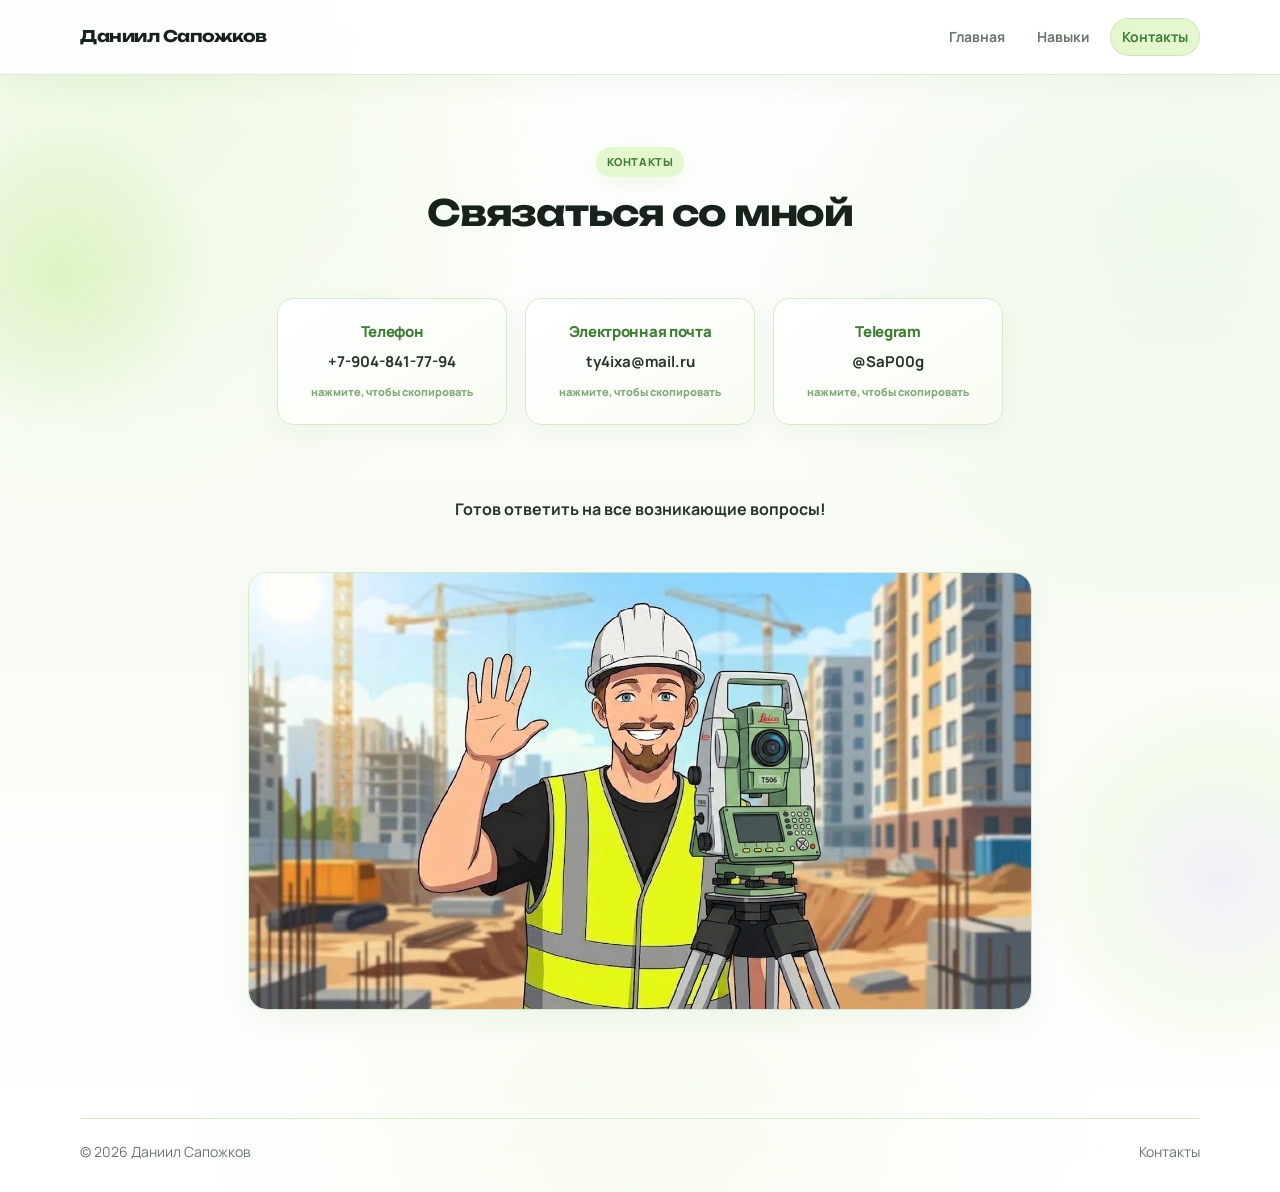
==== commit a2bc6b7b: "Update contact.html" ====
--- a/contact.html
+++ b/contact.html
@@ -46,6 +46,7 @@
          <p class="contact-layout__note">
           Готов ответить на все возникающие вопросы! 
         </p>
+        <br>
   <article class="image-card image-card--small">
             <img src="images/tc06.jpg" alt="Фото с прибором">
           </article>
--- a/css/main.css
+++ b/css/main.css
@@ -672,8 +672,19 @@
 }
 
 .image-card--small {
-  min-height: 250px;
-}
+  width: 70%;
+  min-height: 0;
+  margin: 24px auto 0;
+}
+
+.image-card--small img {
+  width: 100%;
+  height: auto;
+  display: block;
+  border-radius: 18px;
+  object-fit: contain;
+}
+
 
 .image-card--vertical {
   min-height: 270px;
@@ -1405,9 +1416,7 @@
   position: absolute;
 
   left: 0;
-
   right: 0;
-
   bottom: 0;
 
   padding: 24px;
@@ -1416,9 +1425,14 @@
 
   background:
     linear-gradient(
+      to bottom,
       transparent 0%,
-      rgba(20, 31, 19, 0.90) 100%
+      rgba(63, 125, 53, 0.15) 25%,
+      rgba(63, 125, 53, 0.65) 60%,
+      rgba(124, 111, 232, 0.92) 100%
     );
+}
+
 }
 
 .skill-slide__content h3 {
